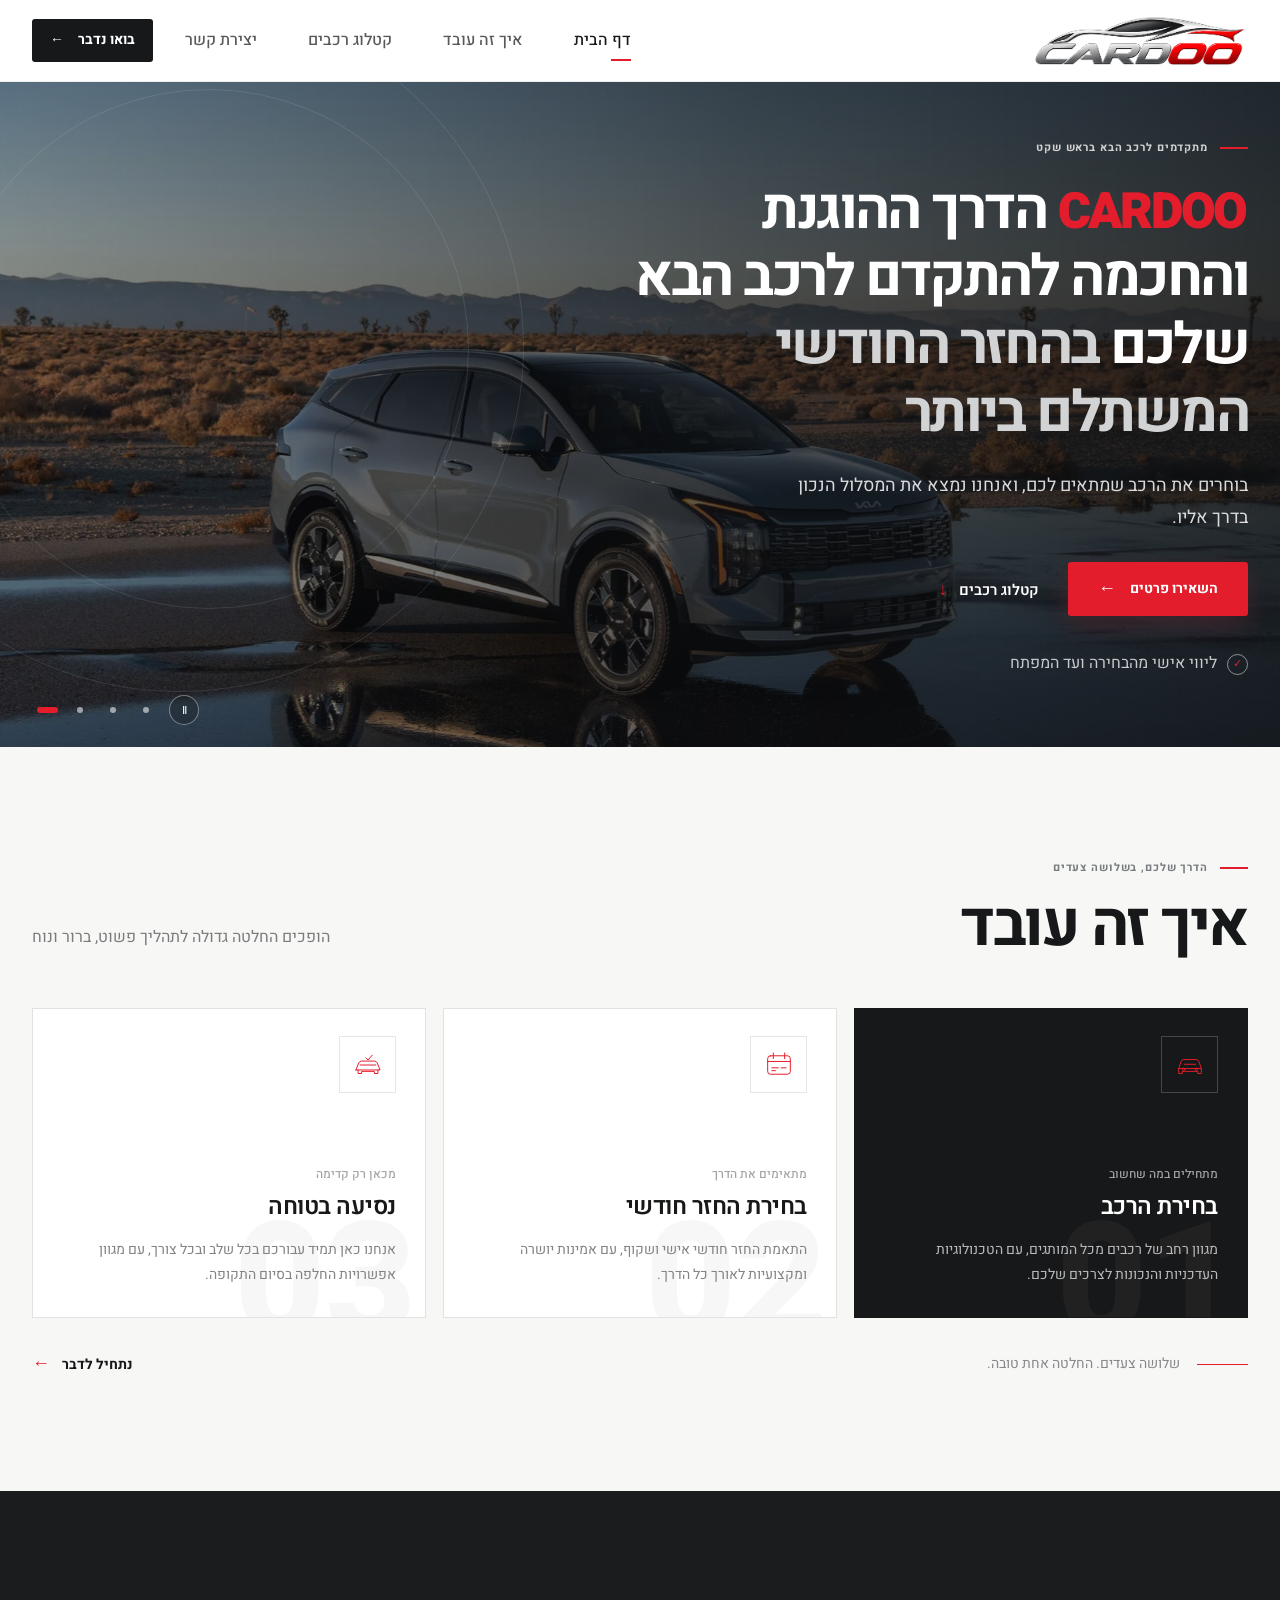
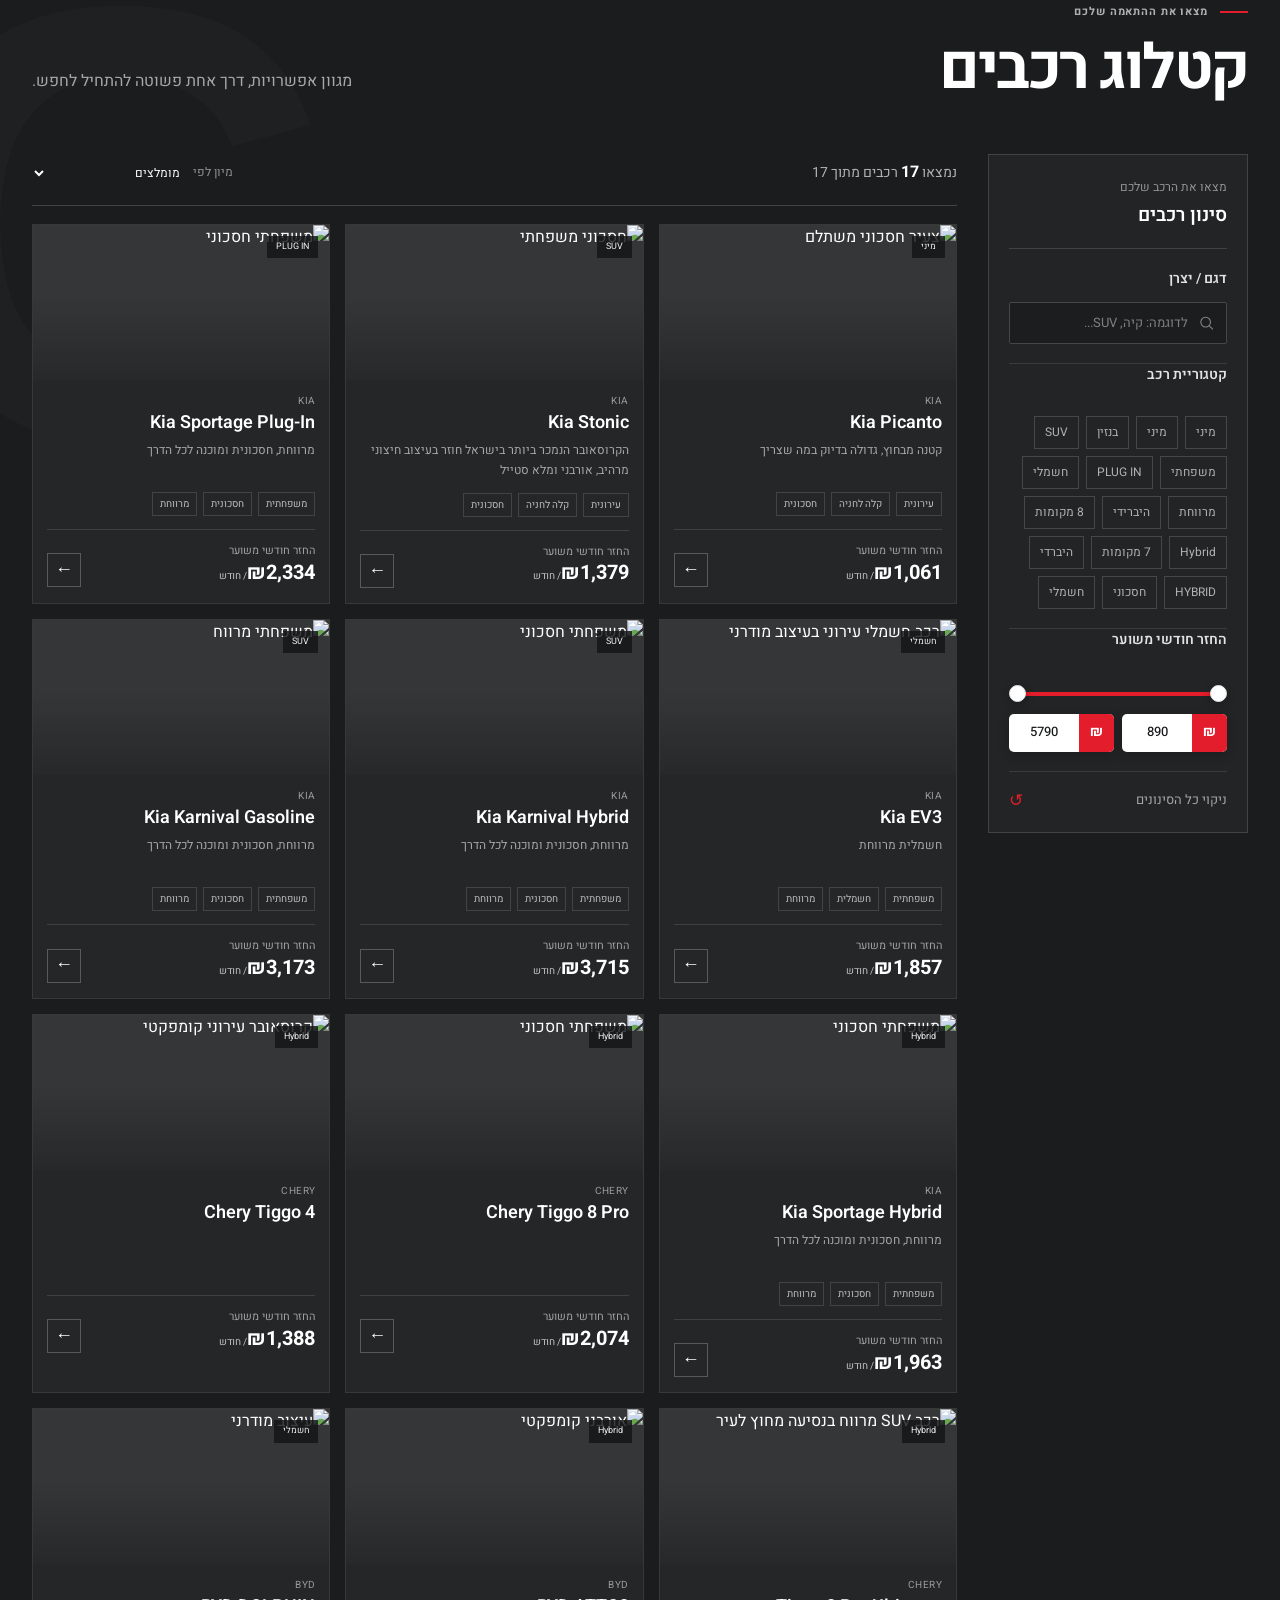
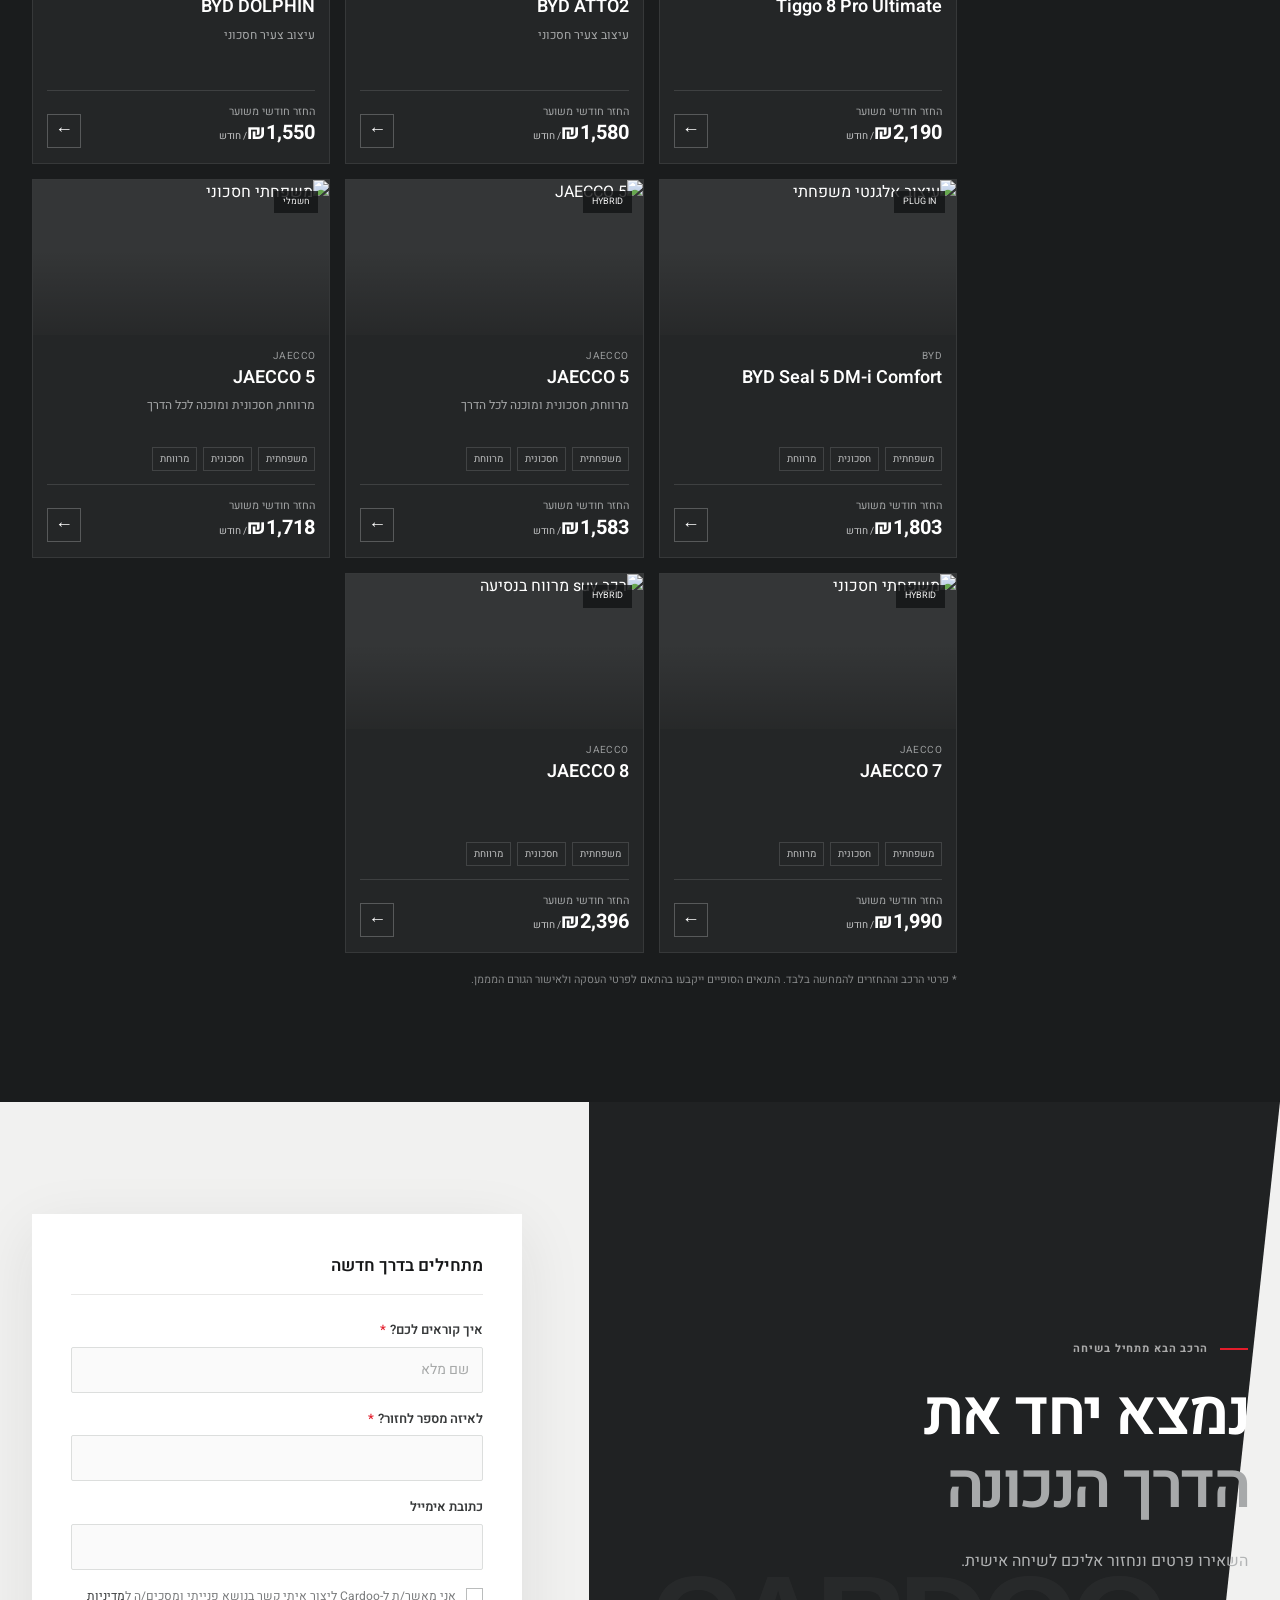
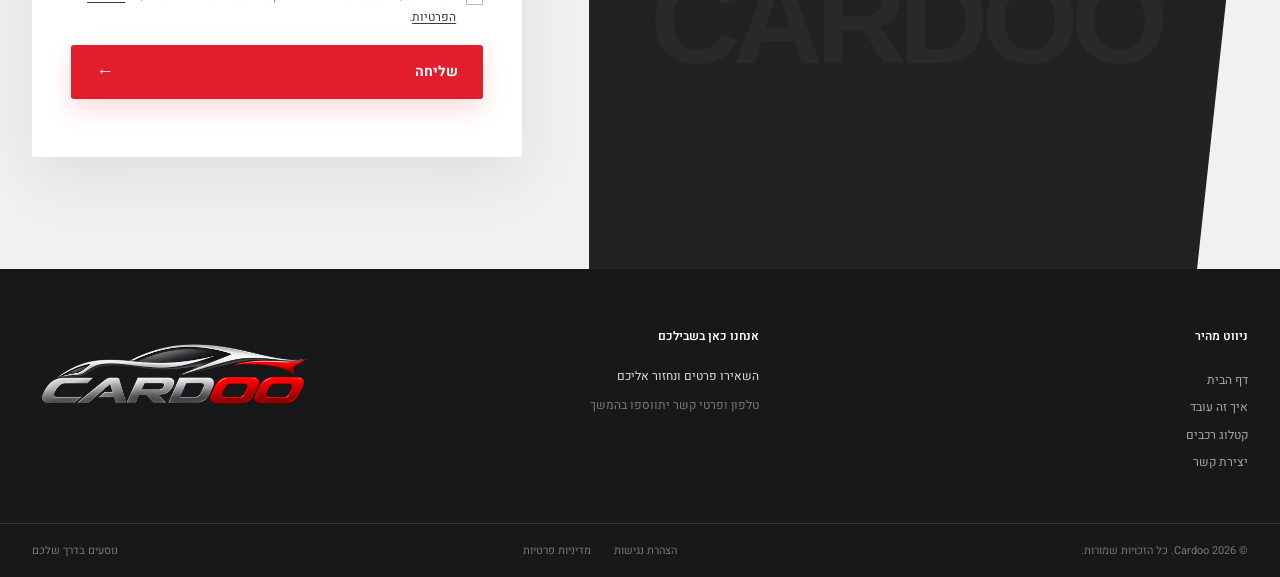
==== index.html @ 00bbab5e "update cars catalog" ====
<!doctype html>
<html lang="he" dir="rtl">
  <head>
    <meta charset="utf-8" />
    <meta name="viewport" content="width=device-width, initial-scale=1" />
    <meta name="theme-color" content="#f7f7f6" />
    <meta
      name="description"
      content="Cardoo — הדרך ההוגנת והחכמה להתקדם לרכב הבא שלכם. בוחרים רכב, בוחרים מסלול מימון ומשאירים את הדאגות מאחור."
    />
    <title>Cardoo | הדרך החכמה לרכב הבא שלכם</title>
    <link
      rel="icon"
      type="image/png"
      href="assets/images/logos/favicon-logo.png"
    />
    <link rel="apple-touch-icon" href="assets/images/logos/favicon-logo.png" />
    <link rel="preconnect" href="https://fonts.googleapis.com" />
    <link rel="manifest" href="/manifest.json" />
    <link rel="preconnect" href="https://fonts.gstatic.com" crossorigin />
    <link
      href="https://fonts.googleapis.com/css2?family=Heebo:wght@300;400;500;600;700;800;900&display=swap"
      rel="stylesheet"
    />
    <link
      rel="preload"
      as="image"
      href="assets/images/hero/hero-kia-sportage.webp"
      fetchpriority="high"
      media="(min-width: 761px) and (min-height: 541px)"
    />
    <link
      rel="preload"
      as="image"
      href="assets/images/hero/hero-kia-sportage-mobile.jpg"
      fetchpriority="high"
      media="(max-width: 760px), (max-width: 900px) and (max-height: 540px)"
    />
    <link rel="stylesheet" href="css/styles.css" />
    <script src="data/cars.js" defer></script>
    <script src="js/catalog.js" defer></script>
    <script src="js/hero-carousel.js" defer></script>
    <script src="js/app.js" defer></script>
  </head>
  <body>
    <a class="skip-link" href="#main">דלגו לתוכן הראשי</a>

    <header class="site-header" id="top">
      <div class="header-inner container">
        <a class="brand" href="index.html#hero" aria-label="Cardoo — דף הבית">
          <img src="assets/images/logos/main-logo.png" alt="Cardoo" />
        </a>

        <button
          class="menu-toggle"
          type="button"
          aria-expanded="false"
          aria-controls="primary-nav"
          aria-label="פתיחת תפריט"
        >
          <span></span><span></span>
        </button>

        <nav class="primary-nav" id="primary-nav" aria-label="ניווט ראשי">
          <a class="nav-link is-active" href="index.html#hero">דף הבית</a>
          <a class="nav-link" href="#how-it-works">איך זה עובד</a>
          <a class="nav-link" href="#catalog">קטלוג רכבים</a>
          <a class="nav-link" href="#contact">יצירת קשר</a>
        </nav>

        <a class="button button-small header-cta" href="#contact"
          >בואו נדבר <span aria-hidden="true">←</span></a
        >
      </div>
    </header>

    <main id="main">
      <section class="hero" id="hero" aria-labelledby="hero-title">
        <div
          class="hero-carousel"
          role="group"
          aria-label="תמונות רכבים מתחלפות ברקע"
        >
          <div
            class="hero-slide is-active"
            data-image="assets/images/hero/hero-kia-sportage.webp"
            data-mobile-image="assets/images/hero/hero-kia-sportage-mobile.jpg"
            data-position="center 56%"
            data-mobile-position="center 67%"
            aria-hidden="true"
          ></div>
          <div
            class="hero-slide"
            data-image="assets/images/hero/hero-silverado.webp"
            data-mobile-image="assets/images/hero/hero-silverado-mobile.jpg"
            data-position="center 54%"
            data-mobile-position="center 64%"
            aria-hidden="true"
          ></div>
          <div
            class="hero-slide"
            data-image="assets/images/hero/hero-carnival.webp"
            data-mobile-image="assets/images/hero/hero-carnival-mobile.jpg"
            data-position="center 58%"
            data-mobile-position="center 67%"
            aria-hidden="true"
          ></div>
          <div
            class="hero-slide"
            data-image="assets/images/hero/hero-gmc.webp"
            data-mobile-image="assets/images/hero/hero-gmc-mobile.avif"
            data-position="center 52%"
            data-mobile-position="center 64%"
            aria-hidden="true"
          ></div>
        </div>
        <div class="hero-orbit hero-orbit-one" aria-hidden="true"></div>
        <div class="hero-orbit hero-orbit-two" aria-hidden="true"></div>
        <div class="container hero-layout">
          <div class="hero-copy">
            <p class="eyebrow">
              <span class="eyebrow-line"></span> מתקדמים לרכב הבא בראש שקט
            </p>
            <h1 id="hero-title">
              <span class="hero-brand-word">CARDOO</span> הדרך ההוגנת והחכמה
              להתקדם לרכב הבא שלכם
              <span class="headline-accent">בהחזר החודשי המשתלם ביותר</span>
            </h1>
            <p class="hero-subtitle">
              בוחרים את הרכב שמתאים לכם, ואנחנו נמצא את המסלול הנכון בדרך אליו.
            </p>
            <div class="hero-actions">
              <a class="button button-primary" href="#contact"
                >השאירו פרטים
                <span class="button-arrow" aria-hidden="true">←</span></a
              >
              <a class="text-link" href="#catalog"
                >קטלוג רכבים <span aria-hidden="true">↓</span></a
              >
            </div>
            <div class="hero-note">
              <span class="note-mark" aria-hidden="true">✓</span
              ><span>ליווי אישי מהבחירה ועד המפתח</span>
            </div>
          </div>
        </div>
        <div
          class="hero-carousel-controls container"
          role="group"
          aria-label="בקרת תמונות הרקע"
        >
          <div class="hero-carousel-dots">
            <button
              class="hero-carousel-dot is-active"
              type="button"
              aria-label="הצגת תמונת קיה ספורטאז׳"
              aria-pressed="true"
            ></button>
            <button
              class="hero-carousel-dot"
              type="button"
              aria-label="הצגת תמונת שברולט סילברדו"
              aria-pressed="false"
            ></button>
            <button
              class="hero-carousel-dot"
              type="button"
              aria-label="הצגת תמונת קיה קרניבל"
              aria-pressed="false"
            ></button>
            <button
              class="hero-carousel-dot"
              type="button"
              aria-label="הצגת תמונת GMC"
              aria-pressed="false"
            ></button>
          </div>
          <button
            class="hero-carousel-toggle"
            type="button"
            aria-label="השהיית החלפת התמונות"
            aria-pressed="false"
          >
            <span class="carousel-toggle-icon" aria-hidden="true">Ⅱ</span>
          </button>
        </div>
      </section>

      <section
        class="process-section section-pad"
        id="how-it-works"
        aria-labelledby="process-title"
      >
        <div class="container">
          <div class="section-heading process-heading">
            <div>
              <p class="eyebrow">
                <span class="eyebrow-line"></span> הדרך שלכם, בשלושה צעדים
              </p>
              <h2 id="process-title">איך זה עובד</h2>
            </div>
            <p class="section-intro">
              הופכים החלטה גדולה לתהליך פשוט, ברור ונוח
            </p>
          </div>
          <div class="steps-grid">
            <article class="step-card step-card-featured">
              <div class="step-card-top">
                <span class="step-icon" aria-hidden="true"
                  ><svg viewBox="0 0 48 48">
                    <path
                      d="M8 29h32l-3.5-10a4 4 0 0 0-3.8-2.7H15.3a4 4 0 0 0-3.8 2.7L8 29Z"
                    />
                    <path d="M8 29v7h5v-3h22v3h5v-7M13 29h22M16 23h16" />
                    <circle cx="15" cy="30" r="1.7" />
                    <circle cx="33" cy="30" r="1.7" /></svg
                ></span>
              </div>
              <div>
                <p class="step-kicker">מתחילים במה שחשוב</p>
                <h3>בחירת הרכב</h3>
                <p class="step-description">
                  מגוון רחב של רכבים מכל המותגים, עם הטכנולוגיות העדכניות
                  והנכונות לצרכים שלכם.
                </p>
              </div>
              <span class="step-card-mark" aria-hidden="true">01</span>
            </article>
            <article class="step-card">
              <div class="step-card-top">
                <span class="step-icon" aria-hidden="true"
                  ><svg viewBox="0 0 48 48">
                    <rect x="8" y="11" width="32" height="26" rx="4" />
                    <path d="M8 19h32M14 28h9m4 0h7M14 32h5" />
                    <path d="M16 7v8m16-8v8" /></svg
                ></span>
              </div>
              <div>
                <p class="step-kicker">מתאימים את הדרך</p>
                <h3>בחירת החזר חודשי</h3>
                <p class="step-description">
                  התאמת החזר חודשי אישי ושקוף, עם אמינות יושרה ומקצועיות לאורך
                  כל הדרך.
                </p>
              </div>
              <span class="step-card-mark" aria-hidden="true">02</span>
            </article>
            <article class="step-card">
              <div class="step-card-top">
                <span class="step-icon" aria-hidden="true"
                  ><svg viewBox="0 0 48 48">
                    <path
                      d="M7 31h34l-4-10a4 4 0 0 0-3.7-2.5H14.7A4 4 0 0 0 11 21l-4 10Z"
                    />
                    <path d="M10 31v5h5v-3h18v3h5v-5M13 24h22" />
                    <path d="m21 14 3 3 6-7" /></svg
                ></span>
              </div>
              <div>
                <p class="step-kicker">מכאן רק קדימה</p>
                <h3>נסיעה בטוחה</h3>
                <p class="step-description">
                  אנחנו כאן תמיד עבורכם בכל שלב ובכל צורך, עם מגוון אפשרויות
                  החלפה בסיום התקופה.
                </p>
              </div>
              <span class="step-card-mark" aria-hidden="true">03</span>
            </article>
          </div>
          <div class="process-footer">
            <span class="process-line"></span>
            <p>שלושה צעדים. החלטה אחת טובה.</p>
            <a href="#contact" class="arrow-link"
              >נתחיל לדבר <span aria-hidden="true">←</span></a
            >
          </div>
        </div>
      </section>

      <section
        class="catalog-section section-pad"
        id="catalog"
        aria-labelledby="catalog-title"
      >
        <div class="catalog-decoration" aria-hidden="true">C</div>
        <div class="container catalog-container">
          <div class="section-heading catalog-heading">
            <div>
              <p class="eyebrow eyebrow-light">
                <span class="eyebrow-line"></span> מצאו את ההתאמה שלכם
              </p>
              <h2 id="catalog-title">קטלוג רכבים</h2>
            </div>
            <p class="section-intro">
              מגוון אפשרויות, דרך אחת פשוטה להתחיל לחפש.
            </p>
          </div>

          <button
            class="filter-open button button-outline-light"
            type="button"
            aria-expanded="false"
            aria-controls="catalog-filters"
          >
            <span aria-hidden="true">☷</span> סינון רכבים
            <span class="filter-mobile-count" id="mobile-filter-count"></span>
          </button>
          <div class="catalog-layout">
            <aside
              class="filters-panel"
              id="catalog-filters"
              aria-label="סינון רכבים"
            >
              <div class="filters-header">
                <div>
                  <p class="filters-label">מצאו את הרכב שלכם</p>
                  <h3>סינון רכבים</h3>
                </div>
                <button
                  class="filter-close"
                  type="button"
                  aria-label="סגירת סינון"
                >
                  ×
                </button>
              </div>
              <div class="filter-group">
                <label class="filter-label" for="brand-search"
                  >דגם / יצרן</label
                >
                <div class="search-field">
                  <svg viewBox="0 0 24 24" aria-hidden="true">
                    <circle cx="10.8" cy="10.8" r="6.8" />
                    <path d="m16 16 5 5" /></svg
                  ><input
                    id="brand-search"
                    type="search"
                    placeholder="לדוגמה: קיה, SUV..."
                    autocomplete="off"
                  />
                </div>
              </div>
              <fieldset class="filter-group category-filter">
                <legend class="filter-label">קטגוריית רכב</legend>
                <div id="category-options" class="category-options"></div>
              </fieldset>
              <fieldset class="filter-group payment-filter">
                <legend class="filter-label">החזר חודשי משוער</legend>
                <div class="payment-range-control" id="payment-range-control">
                  <div class="payment-range-track" aria-hidden="true"></div>
                  <input
                    id="payment-min"
                    type="range"
                    min="890"
                    max="5790"
                    step="100"
                    value="890"
                    aria-label="החזר חודשי מינימלי: 890 שקלים בחודש"
                    aria-valuenow="890"
                    aria-valuetext="890 שקלים בחודש"
                  />
                  <input
                    id="payment-max"
                    type="range"
                    min="890"
                    max="5790"
                    step="100"
                    value="5790"
                    aria-label="החזר חודשי מקסימלי: 5,790 שקלים בחודש"
                    aria-valuenow="5790"
                    aria-valuetext="5,790 שקלים בחודש"
                  />
                </div>
                <div
                  class="payment-range-values"
                  aria-live="polite"
                  aria-atomic="true"
                >
                  <div class="payment-range-value">
                    <output id="payment-min-value" for="payment-min"
                      >890</output
                    >
                    <span aria-hidden="true">₪</span>
                  </div>
                  <div class="payment-range-value">
                    <output id="payment-max-value" for="payment-max"
                      >5790</output
                    >
                    <span aria-hidden="true">₪</span>
                  </div>
                </div>
              </fieldset>
              <button class="clear-filters" type="button" id="clear-filters">
                ניקוי כל הסינונים <span aria-hidden="true">↺</span>
              </button>
            </aside>

            <div class="catalog-results">
              <div class="results-toolbar">
                <p id="results-count" role="status" aria-live="polite">
                  טוענים רכבים...
                </p>
                <div class="sort-wrap">
                  <label for="sort-cars">מיון לפי</label
                  ><select id="sort-cars">
                    <option value="recommended">מומלצים</option>
                    <option value="price-asc">החזר חודשי: מהנמוך לגבוה</option>
                    <option value="price-desc">החזר חודשי: מהגבוה לנמוך</option>
                  </select>
                </div>
              </div>
              <div
                class="cars-grid"
                id="cars-grid"
                aria-live="polite"
                aria-busy="true"
              ></div>
              <div class="empty-state" id="empty-state" hidden>
                <span class="empty-icon" aria-hidden="true">⌕</span>
                <h3>לא מצאנו התאמה הפעם</h3>
                <p>
                  נסו לשנות את הסינון או דברו איתנו ונעזור למצוא את הרכב הנכון.
                </p>
                <button
                  class="button button-primary"
                  type="button"
                  id="empty-clear"
                >
                  ניקוי סינון
                </button>
              </div>
              <p class="catalog-disclaimer">
                * פרטי הרכב וההחזרים להמחשה בלבד. התנאים הסופיים ייקבעו בהתאם
                לפרטי העסקה ולאישור הגורם המממן.
              </p>
            </div>
          </div>
        </div>
      </section>

      <section
        class="contact-section section-pad"
        id="contact"
        aria-labelledby="contact-title"
      >
        <div class="contact-backdrop" aria-hidden="true"></div>
        <div class="container contact-layout">
          <div class="contact-copy">
            <p class="eyebrow">
              <span class="eyebrow-line"></span> הרכב הבא מתחיל בשיחה
            </p>
            <h2 id="contact-title">
              נמצא יחד את<br /><span>הדרך הנכונה</span>
            </h2>
            <p class="contact-intro">השאירו פרטים ונחזור אליכם לשיחה אישית.</p>
            <div class="contact-watermark" aria-hidden="true">CARDOO</div>
          </div>
          <div class="contact-form-card">
            <div class="form-card-heading">
              <p>מתחילים בדרך חדשה</p>
            </div>
            <form id="lead-form" novalidate>
              <input
                type="hidden"
                id="selected-car"
                name="selectedCar"
                value=""
              />
              <p class="selected-car-note" id="selected-car-note" hidden></p>
              <div class="form-field">
                <label for="lead-name"
                  >איך קוראים לכם? <span aria-hidden="true">*</span></label
                ><input
                  id="lead-name"
                  name="name"
                  type="text"
                  autocomplete="name"
                  placeholder="שם מלא"
                  required
                  aria-describedby="name-error"
                /><small class="field-error" id="name-error"></small>
              </div>
              <div class="form-field">
                <label for="lead-phone"
                  >לאיזה מספר לחזור? <span aria-hidden="true">*</span></label
                ><input
                  id="lead-phone"
                  name="phone"
                  type="tel"
                  autocomplete="tel"
                  inputmode="tel"
                  required
                  aria-describedby="phone-error"
                /><small class="field-error" id="phone-error"></small>
              </div>
              <div class="form-field">
                <label for="lead-email">כתובת אימייל </label
                ><input
                  id="lead-email"
                  name="email"
                  type="email"
                  autocomplete="email"
                  inputmode="email"
                  aria-describedby="email-error"
                /><small class="field-error" id="email-error"></small>
              </div>
              <label class="consent-row"
                ><input
                  id="lead-consent"
                  name="consent"
                  type="checkbox"
                  required
                  aria-describedby="consent-error"
                /><span class="custom-check" aria-hidden="true"></span
                ><span
                  >אני מאשר/ת ל-Cardoo ליצור איתי קשר בנושא פנייתי ומסכים/ה ל<a
                    href="privacy.html"
                    >מדיניות הפרטיות</a
                  >.</span
                ></label
              >
              <small
                class="field-error consent-error"
                id="consent-error"
              ></small>
              <button class="button button-primary form-submit" type="submit">
                <span class="submit-label">שליחה</span
                ><span class="submit-arrow" aria-hidden="true">←</span
                ><span class="button-spinner" aria-hidden="true"></span>
              </button>
              <p
                class="form-message"
                id="form-message"
                role="status"
                aria-live="polite"
              ></p>
            </form>
          </div>
        </div>
      </section>
    </main>

    <footer class="site-footer" id="privacy">
      <div class="container footer-main">
        <div class="footer-nav">
          <p class="footer-title">ניווט מהיר</p>
          <a href="index.html#hero">דף הבית</a
          ><a href="#how-it-works">איך זה עובד</a
          ><a href="#catalog">קטלוג רכבים</a><a href="#contact">יצירת קשר</a>
        </div>
        <div class="footer-contact">
          <p class="footer-title">אנחנו כאן בשבילכם</p>
          <a href="#contact">השאירו פרטים ונחזור אליכם</a>
          <p>טלפון ופרטי קשר יתווספו בהמשך</p>
        </div>
        <div class="footer-brand">
          <a
            class="brand footer-logo"
            href="index.html#hero"
            aria-label="Cardoo — דף הבית"
            ><img src="assets/images/logos/main-logo.png" alt="Cardoo"
          /></a>
        </div>
      </div>
      <div class="footer-bottom">
        <div class="container footer-bottom-inner">
          <span
            >© <span id="current-year">2026</span> Cardoo. כל הזכויות
            שמורות.</span
          >
          <div class="footer-legal">
            <a href="accessibility.html">הצהרת נגישות</a
            ><a href="privacy.html">מדיניות פרטיות</a>
          </div>
          <span class="footer-made">נוסעים בדרך שלכם</span>
        </div>
      </div>
      <span class="sr-only" id="accessibility"
        >הצהרת נגישות — עמוד תוכן יתווסף בהמשך.</span
      >
    </footer>

    <a
      href="#contact"
      class="mobile-sticky-cta"
      aria-label="השאירו פרטים ליצירת קשר"
      >השאירו פרטים <span aria-hidden="true">←</span></a
    >
    <div class="drawer-backdrop" hidden></div>
  </body>
</html>
---- css/styles.css ----
:root {
  color-scheme: light;
  --red: #e31d2b;
  --red-dark: #c81020;
  --ink: #171819;
  --ink-soft: #252729;
  --concrete: #797c7e;
  --muted: #a6a7a8;
  --line: #dedfdf;
  --paper: #f7f7f6;
  --white: #fff;
  --font: "Heebo", "Arial", sans-serif;
  --container: 1240px;
  --ease: cubic-bezier(0.22, 0.7, 0.25, 1);
}

*,
*::before,
*::after {
  box-sizing: border-box;
}
html {
  scroll-behavior: smooth;
  scroll-padding-top: 84px;
}
body {
  margin: 0;
  background: var(--paper);
  color: var(--ink);
  font-family: var(--font);
  font-size: 16px;
  line-height: 1.6;
  -webkit-font-smoothing: antialiased;
}
body.drawer-open,
body.menu-open {
  overflow: hidden;
}
img {
  display: block;
  max-width: 100%;
}
button,
input,
select {
  font: inherit;
}
button,
a {
  -webkit-tap-highlight-color: transparent;
}
a {
  color: inherit;
  text-decoration: none;
}
button:focus-visible,
a:focus-visible,
input:focus-visible,
select:focus-visible {
  outline: 3px solid rgba(227, 29, 43, 0.55);
  outline-offset: 4px;
}
.container {
  width: min(var(--container), calc(100% - 64px));
  margin-inline: auto;
}
.sr-only {
  position: absolute;
  width: 1px;
  height: 1px;
  padding: 0;
  margin: -1px;
  overflow: hidden;
  clip: rect(0, 0, 0, 0);
  white-space: nowrap;
  border: 0;
}
.skip-link {
  position: fixed;
  z-index: 1000;
  inset-block-start: 10px;
  inset-inline-start: 10px;
  padding: 10px 16px;
  transform: translateY(-150%);
  background: var(--ink);
  color: var(--white);
  border-radius: 5px;
}
.skip-link:focus {
  transform: none;
}

/* Header */
.site-header {
  position: sticky;
  z-index: 100;
  top: 0;
  height: 82px;
  background: rgba(255, 255, 255, 0.94);
  border-bottom: 1px solid rgba(21, 22, 23, 0.07);
  backdrop-filter: blur(16px);
}
.header-inner {
  height: 100%;
  display: flex;
  align-items: center;
  justify-content: space-between;
  gap: 32px;
}
.brand {
  display: flex;
  align-items: center;
  width: 220px;
  height: 74px;
  overflow: visible;
  flex: 0 0 auto;
}
.brand img {
  width: 100%;
  height: 100%;
  object-fit: contain;
  object-position: center;
}
.primary-nav {
  display: flex;
  align-items: center;
  gap: clamp(24px, 4vw, 56px);
  margin-inline-start: auto;
}
.nav-link {
  position: relative;
  padding-block: 27px;
  color: #57595b;
  font-size: 16px;
  font-weight: 500;
  transition: color 0.2s ease;
}
.nav-link::after {
  content: "";
  position: absolute;
  inset-inline-start: 0;
  inset-block-end: 19px;
  width: 0;
  height: 2px;
  background: var(--red);
  transition: width 0.25s var(--ease);
}
.nav-link:hover,
.nav-link.is-active {
  color: var(--ink);
}
.nav-link:hover::after,
.nav-link.is-active::after {
  width: 20px;
}
.button {
  min-height: 54px;
  padding: 0 25px;
  display: inline-flex;
  align-items: center;
  justify-content: center;
  gap: 14px;
  border: 0;
  border-radius: 3px;
  font-weight: 700;
  font-size: 14px;
  cursor: pointer;
  transition:
    background 0.2s ease,
    color 0.2s ease,
    transform 0.2s ease,
    box-shadow 0.2s ease;
}
.button:hover {
  transform: translateY(-2px);
}
.button-primary {
  background: var(--red);
  color: var(--white);
  box-shadow: 0 9px 24px rgba(227, 29, 43, 0.17);
}
.button-primary:hover {
  background: var(--red-dark);
  box-shadow: 0 12px 26px rgba(227, 29, 43, 0.24);
}
.button-small {
  min-height: 43px;
  padding-inline: 18px;
  font-size: 14px;
}
.header-cta {
  flex: 0 0 auto;
  background: var(--ink);
  color: var(--white);
}
.header-cta:hover {
  background: var(--red);
}
.menu-toggle {
  display: none;
}

/* Hero */
.hero {
  position: relative;
  min-height: 655px;
  overflow: hidden;
  background: #171819;
  isolation: isolate;
  scroll-margin-top: 82px;
}
.hero::before {
  content: "";
  position: absolute;
  z-index: -2;
  inset: 0;
  background: #171819;
}
.hero::after {
  content: "";
  position: absolute;
  z-index: 0;
  inset: 0;
  background: linear-gradient(
    270deg,
    rgba(14, 15, 17, 0.84) 0%,
    rgba(14, 15, 17, 0.69) 42%,
    rgba(14, 15, 17, 0.38) 100%
  );
  pointer-events: none;
}
.hero-carousel {
  position: absolute;
  z-index: -1;
  inset: 0;
  overflow: hidden;
  background: #171819;
}
.hero-slide {
  position: absolute;
  inset: 0;
  background-color: #171819;
  background-repeat: no-repeat;
  background-size: cover;
  background-position: center;
  opacity: 0;
  transform: scale(1);
  transition:
    opacity 1.25s ease,
    transform 8s linear;
  will-change: opacity, transform;
}
.hero-slide.is-active {
  opacity: 1;
  transform: scale(1.06);
}
.hero-layout {
  position: relative;
  z-index: 2;
  min-height: 655px;
  display: grid;
  grid-template-columns: minmax(0, 1fr);
  align-items: center;
  gap: 30px;
  padding-block: 57px 55px;
}
.hero-copy {
  position: relative;
  z-index: 2;
  width: min(650px, 58%);
  max-width: 650px;
  margin-inline-end: auto;
  padding-block-end: 15px;
  color: #fff;
}
.hero .eyebrow {
  color: rgba(255, 255, 255, 0.78);
}
.eyebrow {
  display: flex;
  align-items: center;
  gap: 12px;
  margin: 0 0 20px;
  color: var(--concrete);
  font-size: 11px;
  font-weight: 700;
  letter-spacing: 0.08em;
}
.eyebrow-line {
  display: inline-block;
  width: 28px;
  height: 2px;
  background: var(--red);
}
.hero h1 {
  max-width: 620px;
  margin: 0;
  font-size: clamp(38px, 4.45vw, 63px);
  font-weight: 700;
  letter-spacing: -0.045em;
  line-height: 1.19;
}
.hero-brand-word {
  display: inline-block;
  direction: ltr;
  color: var(--red);
  font-size: 0.88em;
  font-weight: 900;
  letter-spacing: -0.045em;
  margin-inline-end: 0.04em;
}
.headline-accent {
  color: #d1d3d4;
}
.hero-subtitle {
  max-width: 470px;
  margin: 22px 0 28px;
  color: rgba(255, 255, 255, 0.84);
  font-size: 18px;
  line-height: 1.8;
}
.hero-actions {
  display: flex;
  align-items: center;
  gap: 29px;
}
.hero-actions .button {
  min-width: 180px;
}
.button-arrow {
  font-size: 18px;
  transition: transform 0.2s ease;
}
.button:hover .button-arrow {
  transform: translateX(-4px);
}
.hero .text-link {
  color: #fff;
  font-size: 15px;
  font-weight: 600;
}
.text-link span {
  margin-inline-start: 8px;
  color: var(--red);
  font-size: 17px;
}
.hero-note {
  display: flex;
  align-items: center;
  gap: 10px;
  margin-block-start: 35px;
  color: rgba(255, 255, 255, 0.76);
  font-size: 16px;
}
.note-mark {
  width: 21px;
  height: 21px;
  display: grid;
  place-items: center;
  border: 1px solid rgba(255, 255, 255, 0.5);
  border-radius: 50%;
  color: var(--red);
  font-size: 11px;
}
.hero-orbit {
  position: absolute;
  z-index: 1;
  border: 1px solid rgba(255, 255, 255, 0.1);
  border-radius: 50%;
  pointer-events: none;
}
.hero-orbit-one {
  width: 690px;
  height: 690px;
  inset-inline-end: -13%;
  inset-block-start: -12%;
}
.hero-orbit-two {
  width: 520px;
  height: 520px;
  inset-inline-end: -4%;
  inset-block-start: 1%;
}
.hero-carousel-controls {
  position: absolute;
  z-index: 3;
  inset-inline: 0;
  inset-block-end: 22px;
  display: flex;
  align-items: center;
  justify-content: flex-start;
  gap: 8px;
  direction: ltr;
}
.hero-carousel-dots {
  display: flex;
  align-items: center;
  gap: 3px;
}
.hero-carousel-dot {
  width: 30px;
  height: 30px;
  display: grid;
  place-items: center;
  padding: 0;
  border: 0;
  background: transparent;
  cursor: pointer;
}
.hero-carousel-dot::before {
  content: "";
  width: 6px;
  height: 6px;
  border-radius: 99px;
  background: rgba(255, 255, 255, 0.55);
  transition:
    width 0.25s ease,
    background 0.25s ease;
}
.hero-carousel-dot.is-active::before {
  width: 21px;
  background: var(--red);
}
.hero-carousel-toggle {
  width: 30px;
  height: 30px;
  display: grid;
  place-items: center;
  border: 1px solid rgba(255, 255, 255, 0.4);
  border-radius: 50%;
  background: rgba(15, 16, 18, 0.25);
  color: white;
  cursor: pointer;
}
.carousel-toggle-icon {
  font-size: 11px;
  line-height: 1;
}

/* Trust bar and process */
.trust-strip {
  background: #fff;
  border-bottom: 1px solid #ececec;
}
.trust-grid {
  min-height: 92px;
  display: grid;
  grid-template-columns: repeat(3, minmax(0, 1fr));
  align-items: center;
  gap: 20px;
}
.trust-item {
  justify-self: center;
  display: flex;
  align-items: center;
  gap: 13px;
  color: #4a4c4d;
  font-size: 15px;
  font-weight: 600;
}
.trust-icon {
  color: var(--red);
  font-size: 11px;
  font-weight: 700;
  letter-spacing: 0.04em;
}
.section-pad {
  padding-block: 112px;
}
.process-section {
  background: var(--paper);
}
.section-heading {
  display: flex;
  align-items: end;
  justify-content: space-between;
  gap: 32px;
  margin-block-end: 48px;
}
.section-heading .eyebrow {
  margin-block-end: 14px;
}
.section-heading h2 {
  margin: 0;
  font-size: clamp(39px, 5vw, 62px);
  font-weight: 700;
  line-height: 1.12;
  letter-spacing: -0.04em;
}
.red-period {
  color: var(--red);
}
.section-intro {
  max-width: 380px;
  margin: 0 0 7px;
  color: #797b7c;
  font-size: 16px;
  line-height: 1.85;
}
.steps-grid {
  display: grid;
  grid-template-columns: repeat(3, 1fr);
  gap: 17px;
}
.step-card {
  position: relative;
  min-height: 310px;
  display: flex;
  flex-direction: column;
  justify-content: space-between;
  overflow: hidden;
  padding: 27px 29px 30px;
  border: 1px solid #e2e2e1;
  background: #fff;
  transition:
    transform 0.3s var(--ease),
    border-color 0.3s ease,
    box-shadow 0.3s ease;
}
.step-card:hover {
  transform: translateY(-5px);
  border-color: #d1d1d0;
  box-shadow: 0 20px 36px rgba(24, 25, 26, 0.07);
}
.step-card-featured {
  background: var(--ink);
  color: white;
  border-color: var(--ink);
}
.step-card-top {
  display: flex;
  justify-content: space-between;
  align-items: flex-start;
}
.step-number {
  color: #929596;
  direction: ltr;
  font-size: 12px;
  font-weight: 600;
  letter-spacing: 0.12em;
}
.step-card-featured .step-number {
  color: #aaa;
}
.step-icon {
  width: 57px;
  height: 57px;
  display: grid;
  place-items: center;
  border: 1px solid #e6e6e5;
  color: var(--red);
}
.step-card-featured .step-icon {
  border-color: rgba(255, 255, 255, 0.2);
}
.step-icon svg {
  width: 34px;
  fill: none;
  stroke: currentColor;
  stroke-width: 1.4;
  stroke-linecap: round;
  stroke-linejoin: round;
}
.step-kicker {
  margin: 0 0 4px;
  color: #a2a3a4;
  font-size: 12px;
  font-weight: 500;
}
.step-card h3 {
  margin: 0 0 10px;
  font-size: 24px;
  font-weight: 600;
  letter-spacing: -0.02em;
}
.step-card-featured h3 {
  color: #fff;
}
.step-description {
  position: relative;
  z-index: 1;
  max-width: 300px;
  margin: 0;
  color: #818384;
  font-size: 14px;
  line-height: 1.8;
}
.step-card-featured .step-description {
  color: #b9babb;
}
.step-card-mark {
  position: absolute;
  inset-inline-end: 9px;
  inset-block-end: -47px;
  color: rgba(24, 25, 26, 0.035);
  font-size: 158px;
  font-weight: 800;
  line-height: 1;
  direction: ltr;
}
.step-card-featured .step-card-mark {
  color: rgba(255, 255, 255, 0.045);
}
.process-footer {
  display: flex;
  align-items: center;
  gap: 17px;
  margin-block-start: 32px;
}
.process-line {
  width: 51px;
  height: 1px;
  background: var(--red);
}
.process-footer p {
  margin: 0;
  color: #868889;
  font-size: 14px;
}
.arrow-link {
  margin-inline-start: auto;
  color: var(--ink);
  font-size: 14px;
  font-weight: 700;
}
.arrow-link span {
  margin-inline-start: 9px;
  color: var(--red);
  font-size: 18px;
}

/* Catalog */
.catalog-section {
  position: relative;
  overflow: hidden;
  background: #1a1c1d;
  color: var(--white);
}
.catalog-decoration {
  position: absolute;
  inset-inline-start: -115px;
  inset-block-start: 85px;
  color: rgba(255, 255, 255, 0.018);
  font-family: Arial, sans-serif;
  font-size: 620px;
  font-weight: 900;
  line-height: 0.8;
  direction: ltr;
  pointer-events: none;
}
.catalog-container {
  position: relative;
  z-index: 1;
}
.catalog-heading {
  margin-block-end: 50px;
}
.catalog-heading .section-intro {
  color: #a6a8a9;
}
.eyebrow-light {
  color: #aeb0b1;
}
.catalog-layout {
  display: grid;
  grid-template-columns: 260px minmax(0, 1fr);
  gap: 31px;
  align-items: start;
}
.filters-panel {
  position: sticky;
  top: 102px;
  padding: 23px 20px 18px;
  border: 1px solid #414344;
  background: #222425;
}
.filters-header {
  display: flex;
  align-items: start;
  justify-content: space-between;
  padding-block-end: 18px;
  border-bottom: 1px solid #404243;
}
.filters-label {
  margin: 0 0 3px;
  color: #929596;
  font-size: 12px;
}
.filters-header h3 {
  margin: 0;
  font-size: 19px;
  font-weight: 600;
}
.filter-close {
  display: none;
  border: 0;
  background: transparent;
  color: white;
  font-size: 28px;
  cursor: pointer;
}
.filter-group {
  min-width: 0;
  margin: 0;
  padding: 19px 0;
  border: 0;
  border-bottom: 1px solid #3a3c3d;
}
.filter-label {
  display: block;
  margin-block-end: 11px;
  padding: 0;
  color: #e2e3e3;
  font-size: 14px;
  font-weight: 600;
}
.search-field {
  position: relative;
}
.search-field svg {
  position: absolute;
  inset-inline-start: 12px;
  inset-block-start: 50%;
  width: 17px;
  transform: translateY(-50%);
  fill: none;
  stroke: #858889;
  stroke-width: 1.5;
}
.search-field input {
  width: 100%;
  height: 42px;
  padding: 0 38px 0 10px;
  border: 1px solid #444647;
  border-radius: 2px;
  background: #1b1d1e;
  color: white;
  font-size: 13px;
}
.search-field input::placeholder {
  color: #7e8081;
}
.category-options {
  display: flex;
  flex-wrap: wrap;
  gap: 7px;
}
.category-option {
  position: relative;
}
.category-option input {
  position: absolute;
  opacity: 0;
}
.category-option span {
  min-height: 33px;
  display: inline-flex;
  align-items: center;
  padding: 0 10px;
  border: 1px solid #454748;
  color: #afb1b2;
  cursor: pointer;
  font-size: 12px;
  transition: all 0.18s ease;
}
.category-option input:checked + span {
  border-color: var(--red);
  background: var(--red);
  color: white;
}
.category-option input:focus-visible + span {
  outline: 3px solid rgba(255, 255, 255, 0.65);
  outline-offset: 2px;
}
.payment-range-control {
  position: relative;
  height: 26px;
  margin-block: -1px 7px;
  touch-action: pan-y;
}
.payment-range-track {
  position: absolute;
  inset-inline: 8px;
  inset-block-start: 50%;
  height: 4px;
  transform: translateY(-50%);
  border-radius: 99px;
  background: linear-gradient(
    to right,
    #4d4f50 var(--range-start, 0%),
    var(--red) var(--range-start, 0%),
    var(--red) var(--range-end, 100%),
    #4d4f50 var(--range-end, 100%)
  );
}
.payment-range-control input[type="range"] {
  position: absolute;
  inset: 0;
  width: 100%;
  height: 26px;
  margin: 0;
  padding: 0;
  border: 0;
  appearance: none;
  -webkit-appearance: none;
  background: transparent;
  direction: rtl;
  pointer-events: none;
}
.payment-range-control input[type="range"]::-webkit-slider-runnable-track {
  height: 4px;
  background: transparent;
}
.payment-range-control input[type="range"]::-moz-range-track {
  height: 4px;
  background: transparent;
}
.payment-range-control input[type="range"]::-webkit-slider-thumb {
  width: 17px;
  height: 17px;
  margin-top: -6.5px;
  appearance: none;
  -webkit-appearance: none;
  border: 1px solid #e1e3e3;
  border-radius: 50%;
  background: #fff;
  box-shadow: 0 2px 8px rgba(0, 0, 0, 0.28);
  cursor: grab;
  pointer-events: auto;
}
.payment-range-control input[type="range"]::-moz-range-thumb {
  width: 15px;
  height: 15px;
  border: 1px solid #e1e3e3;
  border-radius: 50%;
  background: #fff;
  box-shadow: 0 2px 8px rgba(0, 0, 0, 0.28);
  cursor: grab;
  pointer-events: auto;
}
.payment-range-control input[type="range"]:focus-visible {
  outline: none;
}
.payment-range-control input[type="range"]:focus-visible::-webkit-slider-thumb {
  box-shadow: 0 0 0 3px rgba(227, 29, 43, 0.4), 0 2px 8px rgba(0, 0, 0, 0.28);
}
.payment-range-control input[type="range"]:focus-visible::-moz-range-thumb {
  box-shadow: 0 0 0 3px rgba(227, 29, 43, 0.4), 0 2px 8px rgba(0, 0, 0, 0.28);
}
.payment-range-values {
  display: grid;
  grid-template-columns: minmax(0, 1fr) minmax(0, 1fr);
  gap: 8px;
}
.payment-range-value {
  min-width: 0;
  min-height: 38px;
  display: flex;
  direction: ltr;
  overflow: hidden;
  border-radius: 5px;
  background: #fff;
  box-shadow: 0 3px 12px rgba(0, 0, 0, 0.2);
  color: #171819;
}
.payment-range-value output {
  min-width: 0;
  flex: 1;
  display: grid;
  place-items: center;
  padding-inline: 6px;
  font-size: 13px;
  font-weight: 500;
  font-variant-numeric: tabular-nums;
}
.payment-range-value span {
  width: 35px;
  flex: 0 0 35px;
  display: grid;
  place-items: center;
  background: var(--red);
  color: #fff;
  font-size: 14px;
  font-weight: 700;
}
.clear-filters {
  width: 100%;
  display: flex;
  justify-content: space-between;
  align-items: center;
  padding: 15px 0 0;
  border: 0;
  background: transparent;
  color: #a4a6a7;
  font-size: 13px;
  cursor: pointer;
}
.clear-filters:hover {
  color: white;
}
.clear-filters span {
  color: var(--red);
  font-size: 17px;
}
.filter-open {
  display: none;
}
.button-outline-light {
  border: 1px solid #666869;
  background: transparent;
  color: white;
}
.button-outline-light:hover {
  border-color: var(--red);
  background: var(--red);
}
.catalog-results {
  min-width: 0;
}
.results-toolbar {
  min-height: 52px;
  display: flex;
  align-items: center;
  justify-content: space-between;
  gap: 20px;
  margin-block-end: 18px;
  padding-block-end: 13px;
  border-bottom: 1px solid #414344;
}
.results-toolbar p {
  margin: 0;
  color: #b1b2b3;
  font-size: 14px;
}
.results-toolbar p strong {
  color: white;
  font-size: 16px;
}
.sort-wrap {
  display: flex;
  align-items: center;
  gap: 9px;
  color: #8f9192;
  font-size: 12px;
}
.sort-wrap select {
  min-width: 144px;
  padding: 5px 0;
  border: 0;
  background: transparent;
  color: white;
  font-size: 12px;
}
.sort-wrap option {
  background: #242627;
}
.cars-grid {
  display: grid;
  grid-template-columns: repeat(3, minmax(0, 1fr));
  gap: 15px;
}
.car-card {
  min-width: 0;
  overflow: hidden;
  border: 1px solid #363839;
  background: #242627;
  transition:
    transform 0.28s var(--ease),
    border-color 0.25s ease,
    box-shadow 0.25s ease;
  animation: card-in 0.35s var(--ease) both;
}
.car-card:hover {
  transform: translateY(-5px);
  border-color: #595b5c;
  box-shadow: 0 18px 35px rgba(0, 0, 0, 0.2);
}
@keyframes card-in {
  from {
    opacity: 0;
    transform: translateY(9px);
  }
  to {
    opacity: 1;
    transform: translateY(0);
  }
}
.car-image-wrap {
  position: relative;
  height: 155px;
  overflow: hidden;
  background: #343637;
}
.car-image-wrap::after {
  content: "";
  position: absolute;
  inset: 45% 0 0;
  background: linear-gradient(transparent, rgba(0, 0, 0, 0.25));
  pointer-events: none;
}
.car-image {
  width: 100%;
  height: 100%;
  object-fit: cover;
  filter: saturate(0.75);
  transition:
    transform 0.5s var(--ease),
    filter 0.4s ease;
}
.car-card:hover .car-image {
  transform: scale(1.045);
  filter: saturate(1);
}
.car-category {
  position: absolute;
  z-index: 1;
  inset-inline-start: 11px;
  inset-block-start: 11px;
  padding: 4px 9px;
  background: rgba(19, 20, 21, 0.82);
  color: #f1f1f1;
  font-size: 9px;
}
.car-card-body {
  padding: 13px 14px 15px;
}
.car-maker {
  margin: 0 0 2px;
  color: #999b9c;
  font-size: 10px;
  text-transform: uppercase;
  direction: ltr;
  text-align: right;
  letter-spacing: 0.04em;
}
.car-name {
  margin: 0;
  color: white;
  font-size: 18px;
  font-weight: 600;
  line-height: 1.3;
}
.car-description {
  min-height: 39px;
  margin: 7px 0 12px;
  color: #a5a7a8;
  font-size: 12px;
  line-height: 1.65;
}
.car-details {
  display: flex;
  gap: 6px;
  margin-block-end: 13px;
}
.car-detail {
  padding: 3px 7px;
  border: 1px solid #414344;
  color: #bfc0c1;
  font-size: 10px;
}
.car-price-row {
  display: flex;
  align-items: end;
  justify-content: space-between;
  gap: 8px;
  padding-block-start: 12px;
  border-top: 1px solid #3e4041;
}
.car-price-label {
  display: block;
  color: #a1a3a4;
  font-size: 11px;
}
.car-price {
  color: white;
  font-size: 20px;
  font-weight: 700;
  line-height: 1.25;
  direction: ltr;
}
.car-price small {
  margin-inline-start: 3px;
  color: #c5c6c7;
  font-size: 10px;
  font-weight: 400;
}
.car-cta {
  min-width: 34px;
  width: 34px;
  height: 34px;
  display: grid;
  place-items: center;
  border: 1px solid #57595a;
  background: transparent;
  color: white;
  font-size: 18px;
  cursor: pointer;
  transition:
    background 0.18s ease,
    border 0.18s ease;
}
.car-cta:hover {
  border-color: var(--red);
  background: var(--red);
}
.empty-state {
  padding: 64px 20px;
  border: 1px solid #414344;
  text-align: center;
}
.empty-state[hidden] {
  display: none;
}
.empty-icon {
  display: block;
  color: var(--red);
  font-size: 39px;
}
.empty-state h3 {
  margin: 10px 0 5px;
  font-size: 21px;
}
.empty-state p {
  margin: 0 auto 18px;
  color: #a5a7a8;
  font-size: 14px;
}
.empty-state .button {
  min-height: 43px;
}
.catalog-disclaimer {
  margin: 18px 0 0;
  color: #848687;
  font-size: 11px;
  line-height: 1.7;
}

/* Contact and footer */
.contact-section {
  position: relative;
  overflow: hidden;
  background: #f1f1f0;
}
.contact-backdrop {
  position: absolute;
  inset-block: 0;
  inset-inline-start: 0;
  width: 54%;
  background: #202223;
  clip-path: polygon(0 0, 100% 0, 88% 100%, 0 100%);
}
.contact-layout {
  position: relative;
  display: grid;
  grid-template-columns: 1fr 0.82fr;
  align-items: center;
  gap: clamp(50px, 10vw, 140px);
}
.contact-copy {
  position: relative;
  padding: 42px 0 62px;
  color: white;
}
.contact-copy .eyebrow {
  color: #aaa;
}
.contact-copy h2 {
  margin: 0;
  font-size: clamp(40px, 5vw, 63px);
  font-weight: 600;
  line-height: 1.17;
  letter-spacing: -0.04em;
}
.contact-copy h2 span {
  color: #a7a9aa;
}
.contact-intro {
  max-width: 380px;
  margin: 22px 0 34px;
  color: #b1b3b4;
  font-size: 16px;
  line-height: 1.85;
}
.contact-details {
  display: flex;
  align-items: center;
  gap: 13px;
}
.contact-detail-icon {
  width: 39px;
  height: 39px;
  display: grid;
  place-items: center;
  border: 1px solid #555758;
  color: var(--red);
  font-size: 20px;
}
.contact-details p {
  margin: 0;
  color: #d0d1d1;
  font-size: 13px;
  line-height: 1.8;
}
.contact-watermark {
  position: absolute;
  inset-inline-start: 0;
  inset-block-end: -4px;
  color: rgba(255, 255, 255, 0.035);
  direction: ltr;
  font-family: Arial, sans-serif;
  font-size: clamp(55px, 10vw, 125px);
  font-weight: 900;
  letter-spacing: -0.06em;
  line-height: 0.9;
}
.contact-form-card {
  position: relative;
  z-index: 1;
  padding: 38px 39px 30px;
  background: white;
  box-shadow: 0 18px 60px rgba(28, 29, 30, 0.09);
}
.form-card-heading {
  display: flex;
  justify-content: space-between;
  align-items: center;
  gap: 15px;
  margin-block-end: 25px;
  padding-block-end: 15px;
  border-bottom: 1px solid #e8e8e7;
}
.form-step {
  color: #949697;
  font-size: 10px;
  direction: ltr;
}
.form-card-heading p {
  margin: 0;
  color: var(--ink);
  font-size: 17px;
  font-weight: 600;
}
.selected-car-note {
  margin: -10px 0 17px;
  padding: 8px 10px;
  border-inline-start: 2px solid var(--red);
  background: #f8f2f2;
  color: #5d3436;
  font-size: 11px;
}
.selected-car-note[hidden] {
  display: none;
}
.form-field {
  margin-block-end: 16px;
}
.form-field label {
  display: flex;
  align-items: center;
  gap: 4px;
  margin-block-end: 6px;
  color: #383a3b;
  font-size: 13px;
  font-weight: 600;
}
.form-field label > span:first-child {
  color: var(--red);
}
.form-field .optional-label {
  margin-inline-start: auto;
  color: #a1a2a3;
  font-size: 11px;
  font-weight: 400;
}
.form-field input {
  width: 100%;
  height: 46px;
  padding: 0 13px;
  border: 1px solid #dcdedd;
  border-radius: 2px;
  background: #fafafa;
  color: var(--ink);
  font-size: 14px;
  transition:
    border-color 0.2s ease,
    background 0.2s ease;
}
.form-field input::placeholder {
  color: #a6a8a8;
}
.form-field input:focus {
  border-color: var(--red);
  background: white;
  outline: none;
}
.form-field input[aria-invalid="true"] {
  border-color: #cf1e2a;
  background: #fffafa;
}
.field-error {
  display: block;
  min-height: 0;
  color: #c51420;
  font-size: 12px;
}
.field-error:not(:empty) {
  margin-block-start: 4px;
}
.consent-row {
  position: relative;
  display: flex;
  align-items: flex-start;
  gap: 10px;
  margin: 7px 0 0;
  color: #797b7c;
  font-size: 12px;
  line-height: 1.7;
  cursor: pointer;
}
.consent-row input {
  position: absolute;
  width: 18px;
  height: 18px;
  inset-inline-start: 0;
  inset-block-start: 0;
  opacity: 0;
}
.custom-check {
  flex: 0 0 17px;
  width: 17px;
  height: 17px;
  margin-block-start: 2px;
  border: 1px solid #babcbc;
  background: white;
  transition:
    background 0.18s ease,
    border 0.18s ease;
}
.consent-row input:checked + .custom-check {
  border-color: var(--red);
  background: var(--red);
}
.consent-row input:checked + .custom-check::after {
  content: "✓";
  display: block;
  color: white;
  font-size: 12px;
  line-height: 15px;
  text-align: center;
}
.consent-row input:focus-visible + .custom-check {
  outline: 3px solid rgba(227, 29, 43, 0.35);
  outline-offset: 2px;
}
.consent-row a {
  color: #383a3b;
  text-decoration: underline;
  text-underline-offset: 2px;
}
.consent-error {
  margin-inline-start: 27px;
}
.form-submit {
  width: 100%;
  justify-content: space-between;
  margin-block-start: 18px;
}
.submit-arrow {
  font-size: 18px;
}
.button-spinner {
  display: none;
  width: 17px;
  height: 17px;
  border: 2px solid rgba(255, 255, 255, 0.38);
  border-top-color: white;
  border-radius: 50%;
  animation: spin 0.7s linear infinite;
}
.form-submit.is-loading .submit-arrow {
  display: none;
}
.form-submit.is-loading .button-spinner {
  display: block;
}
.form-submit.is-loading {
  opacity: 0.86;
  pointer-events: none;
}
@keyframes spin {
  to {
    transform: rotate(360deg);
  }
}
.form-message {
  min-height: 19px;
  margin: 9px 0 0;
  color: #18804d;
  font-size: 11px;
}
.form-message.is-error {
  color: #c51420;
}
.form-privacy-note {
  display: flex;
  align-items: center;
  gap: 7px;
  margin: 12px 0 0;
  color: #a1a3a4;
  font-size: 11px;
}
.form-privacy-note span {
  color: var(--red);
}
.site-footer {
  background: #171819;
  color: white;
}
.footer-main {
  position: relative;
  display: grid;
  grid-template-columns: 1.15fr 0.8fr 1fr;
  gap: 70px;
  padding-block: 58px 51px;
}
.footer-brand .brand {
  width: min(100%, 280px);
  height: auto;
  aspect-ratio: 3 / 1;
  margin-inline-start: auto;
  margin-block-end: 5px;
  background: transparent;
}
.footer-brand p {
  margin: 0;
  color: #999b9c;
  font-size: 11px;
  line-height: 1.8;
}
.footer-title {
  margin: 0 0 17px;
  color: white;
  font-size: 12px;
  font-weight: 600;
}
.footer-nav {
  display: flex;
  flex-direction: column;
  align-items: flex-start;
  gap: 8px;
}
.footer-nav a,
.footer-contact a,
.footer-contact p:not(.footer-title) {
  margin: 0;
  color: #a5a7a8;
  font-size: 12px;
  transition: color 0.2s ease;
}
.footer-nav a:hover,
.footer-contact a:hover,
.footer-legal a:hover {
  color: white;
}
.footer-contact a {
  display: inline-block;
  margin-block-end: 10px;
  color: #ddd;
}
.footer-contact p:not(.footer-title) {
  color: #77797a;
}
.back-top {
  position: absolute;
  inset-inline-start: 0;
  inset-block-start: 61px;
  width: 37px;
  height: 37px;
  display: grid;
  place-items: center;
  border: 1px solid #4b4d4e;
  color: #d7d8d8;
  font-size: 17px;
  transition:
    background 0.2s ease,
    border-color 0.2s ease;
}
.back-top:hover {
  border-color: var(--red);
  background: var(--red);
}
.footer-bottom {
  border-top: 1px solid #343637;
}
.footer-bottom-inner {
  min-height: 53px;
  display: flex;
  align-items: center;
  justify-content: space-between;
  gap: 20px;
  color: #757778;
  font-size: 11px;
}
.footer-legal {
  display: flex;
  gap: 23px;
}
.footer-legal a {
  transition: color 0.2s ease;
}
.footer-made i {
  color: var(--red);
  font-style: normal;
}
.mobile-sticky-cta {
  display: none;
}
.drawer-backdrop {
  position: fixed;
  z-index: 199;
  inset: 0;
  background: rgba(7, 8, 9, 0.62);
  opacity: 0;
  transition: opacity 0.24s ease;
}
.drawer-backdrop.is-visible {
  opacity: 1;
}
.drawer-backdrop[hidden] {
  display: none;
}

/* Legal information pages */
.legal-main {
  min-height: calc(100vh - 260px);
  padding-block: 52px 96px;
}
.legal-page {
  max-width: 1050px;
}
.legal-breadcrumb {
  display: flex;
  align-items: center;
  gap: 11px;
  color: #969899;
  font-size: 13px;
}
.legal-breadcrumb a {
  color: #55585a;
  font-weight: 600;
  transition: color 0.2s ease;
}
.legal-breadcrumb a:hover {
  color: var(--red);
}
.legal-breadcrumb span[aria-hidden="true"] {
  color: #c2c3c3;
}
.legal-page-heading {
  display: flex;
  align-items: end;
  justify-content: space-between;
  gap: 24px;
  margin-block: 31px 37px;
}
.legal-page-heading .eyebrow {
  margin-block-end: 11px;
}
.legal-page-heading h1 {
  margin: 0;
  color: var(--ink);
  font-size: clamp(40px, 5vw, 62px);
  font-weight: 700;
  line-height: 1.15;
  letter-spacing: -0.04em;
}
.legal-content-area {
  min-height: 360px;
  padding: clamp(22px, 4vw, 42px);
  border: 1px solid #e2e2e1;
  border-top: 3px solid var(--red);
  background: #fff;
  box-shadow: 0 14px 40px rgba(24, 25, 26, 0.045);
}
.legal-back {
  margin-block-start: 30px;
}
.legal-back .button {
  min-height: 48px;
}

@media (max-width: 1060px) {
  .container {
    width: min(var(--container), calc(100% - 48px));
  }
  .primary-nav {
    gap: 24px;
  }
  .hero-copy {
    width: min(650px, 64%);
  }
  .hero h1 {
    font-size: clamp(40px, 5vw, 56px);
  }
  .catalog-layout {
    grid-template-columns: 230px minmax(0, 1fr);
    gap: 20px;
  }
  .cars-grid {
    grid-template-columns: repeat(2, minmax(0, 1fr));
  }
  .car-image-wrap {
    height: 180px;
  }
  .contact-layout {
    gap: 60px;
  }
}

@media (max-width: 760px) {
  html {
    scroll-padding-top: 70px;
  }
  .container {
    width: calc(100% - 40px);
  }
  .site-header {
    height: 70px;
  }
  .header-inner {
    gap: 12px;
  }
  .brand {
    width: 175px;
    height: 58px;
  }
  .header-cta {
    min-height: 38px;
    padding-inline: 13px;
    font-size: 13px;
    margin-inline-start: auto;
  }
  .menu-toggle {
    order: 3;
    width: 38px;
    height: 38px;
    display: flex;
    flex-direction: column;
    align-items: center;
    justify-content: center;
    gap: 6px;
    border: 1px solid #dedfdf;
    background: transparent;
    cursor: pointer;
  }
  .menu-toggle span {
    width: 17px;
    height: 1.5px;
    background: var(--ink);
    transition: transform 0.2s ease;
  }
  .menu-toggle[aria-expanded="true"] span:first-child {
    transform: translateY(3.75px) rotate(45deg);
  }
  .menu-toggle[aria-expanded="true"] span:last-child {
    transform: translateY(-3.75px) rotate(-45deg);
  }
  .primary-nav {
    position: fixed;
    z-index: 101;
    inset-inline: 0;
    inset-block-start: 70px;
    display: flex;
    flex-direction: column;
    align-items: stretch;
    gap: 0;
    padding: 10px 24px 24px;
    background: white;
    box-shadow: 0 16px 24px rgba(0, 0, 0, 0.1);
    transform: translateY(-120%);
    visibility: hidden;
    transition:
      transform 0.28s var(--ease),
      visibility 0.28s;
  }
  .primary-nav.is-open {
    transform: translateY(0);
    visibility: visible;
  }
  .nav-link {
    padding: 13px 0;
    border-bottom: 1px solid #ededed;
    font-size: 17px;
  }
  .nav-link::after {
    display: none;
  }
  .hero {
    min-height: clamp(640px, calc(100svh - 70px), 790px);
    scroll-margin-top: 70px;
  }
  .hero::after {
    background: linear-gradient(
      180deg,
      rgba(14, 15, 17, 0.62) 0%,
      rgba(14, 15, 17, 0.7) 100%
    );
  }
  .hero-layout {
    min-height: inherit;
    display: flex;
    flex-direction: column;
    justify-content: center;
    align-items: stretch;
    gap: 0;
    padding-block: 45px 82px;
  }
  .hero-copy {
    width: 100%;
    max-width: 590px;
    margin-inline: 0;
    padding: 0;
  }
  .eyebrow {
    margin-block-end: 14px;
    font-size: 11px;
  }
  .hero h1 {
    max-width: 600px;
    font-size: clamp(36px, 9vw, 54px);
    line-height: 1.2;
  }
  .hero-subtitle {
    max-width: 420px;
    margin: 16px 0 20px;
    font-size: 15px;
  }
  .hero-actions {
    gap: 20px;
  }
  .hero-actions .button {
    min-height: 49px;
    min-width: 157px;
    padding-inline: 17px;
    font-size: 12px;
  }
  .text-link {
    font-size: 13px;
  }
  .hero-note {
    margin-block-start: 18px;
    font-size: 12px;
  }
  .hero-orbit-one {
    width: 420px;
    height: 420px;
    inset-inline-end: -78%;
    inset-block-start: 12%;
  }
  .hero-orbit-two {
    width: 310px;
    height: 310px;
    inset-inline-end: -52%;
    inset-block-start: 22%;
  }
  .hero-carousel-controls {
    width: calc(100% - 40px);
    justify-content: center;
    inset-block-end: 16px;
  }
  .trust-grid {
    grid-template-columns: repeat(3, minmax(0, 1fr));
    gap: 8px;
    min-height: 84px;
  }
  .trust-item {
    justify-self: stretch;
    justify-content: center;
    gap: 6px;
    font-size: 11px;
  }
  .trust-icon {
    font-size: 10px;
  }
  .section-pad {
    padding-block: 72px;
  }
  .section-heading {
    display: block;
    margin-block-end: 28px;
  }
  .section-heading h2 {
    font-size: 42px;
  }
  .section-intro {
    margin-block-start: 13px;
    font-size: 14px;
  }
  .steps-grid {
    grid-template-columns: 1fr;
    gap: 10px;
  }
  .step-card {
    min-height: 230px;
    padding: 20px 22px 23px;
  }
  .step-icon {
    width: 48px;
    height: 48px;
  }
  .step-icon svg {
    width: 29px;
  }
  .step-card h3 {
    font-size: 21px;
  }
  .step-description {
    max-width: 280px;
    font-size: 13px;
  }
  .step-card-mark {
    inset-block-end: -36px;
    font-size: 130px;
  }
  .process-footer {
    gap: 10px;
    margin-block-start: 22px;
  }
  .process-footer p {
    font-size: 12px;
  }
  .arrow-link {
    font-size: 12px;
  }
  .arrow-link span {
    margin-inline-start: 4px;
  }
  .catalog-heading {
    margin-block-end: 21px;
  }
  .catalog-heading .section-intro {
    display: none;
  }
  .catalog-decoration {
    font-size: 360px;
    inset-inline-start: -60px;
  }
  .filter-open {
    width: 100%;
    min-height: 44px;
    display: flex;
    justify-content: center;
    margin-block-end: 14px;
    font-size: 13px;
  }
  .filter-mobile-count:not(:empty) {
    min-width: 18px;
    height: 18px;
    display: inline-grid;
    place-items: center;
    border-radius: 50%;
    background: var(--red);
    color: white;
    font-size: 9px;
  }
  .catalog-layout {
    display: block;
  }
  .filters-panel {
    position: fixed;
    z-index: 200;
    inset-block: 0;
    inset-inline-start: 0;
    width: min(360px, 88vw);
    height: 100dvh;
    overflow-y: auto;
    padding: 23px 21px 32px;
    border: 0;
    background: #222425;
    transform: translateX(-105%);
    transition: transform 0.3s var(--ease);
  }
  html[dir="rtl"] .filters-panel {
    transform: translateX(105%);
  }
  .filters-panel.is-open,
  html[dir="rtl"] .filters-panel.is-open {
    transform: translateX(0);
  }
  .filter-close {
    display: block;
  }
  .results-toolbar {
    min-height: 45px;
    margin-block-end: 13px;
  }
  .results-toolbar p {
    font-size: 12px;
  }
  .results-toolbar p strong {
    font-size: 13px;
  }
  .sort-wrap {
    gap: 5px;
    font-size: 10px;
  }
  .sort-wrap select {
    min-width: 0;
    max-width: 155px;
    font-size: 10px;
  }
  .cars-grid {
    gap: 9px;
  }
  .car-image-wrap {
    height: clamp(108px, 32vw, 170px);
  }
  .car-card-body {
    padding: 10px 9px 11px;
  }
  .car-name {
    font-size: 15px;
  }
  .car-description {
    min-height: 36px;
    margin-block: 5px 9px;
    font-size: 11px;
  }
  .car-details {
    flex-wrap: wrap;
    gap: 4px;
    margin-block-end: 9px;
  }
  .car-detail {
    padding: 2px 5px;
    font-size: 9px;
  }
  .car-price-row {
    padding-block-start: 9px;
  }
  .car-price {
    font-size: 17px;
  }
  .car-price-label {
    font-size: 9px;
  }
  .car-cta {
    min-width: 29px;
    width: 29px;
    height: 29px;
    font-size: 15px;
  }
  .car-category {
    inset-inline-start: 6px;
    inset-block-start: 7px;
    padding: 3px 6px;
    font-size: 9px;
  }
  .catalog-disclaimer {
    font-size: 10px;
  }
  .contact-backdrop {
    width: 100%;
    height: 44%;
    inset-block-start: 0;
    clip-path: polygon(0 0, 100% 0, 100% 90%, 0 100%);
  }
  .contact-layout {
    grid-template-columns: 1fr;
    gap: 30px;
  }
  .contact-copy {
    padding: 0 0 7px;
  }
  .contact-copy h2 {
    font-size: 43px;
  }
  .contact-intro {
    max-width: 300px;
    margin: 14px 0 18px;
    font-size: 14px;
  }
  .contact-details {
    display: none;
  }
  .contact-watermark {
    inset-block-end: 0;
    font-size: 62px;
  }
  .contact-form-card {
    padding: 25px 21px 21px;
  }
  .form-card-heading {
    margin-block-end: 18px;
  }
  .form-card-heading p {
    font-size: 15px;
  }
  .footer-main {
    grid-template-columns: 1fr 1fr;
    gap: 28px 18px;
    padding-block: 38px 31px;
  }
  .footer-brand {
    grid-column: 1 / -1;
  }
  .footer-brand .brand {
    width: min(100%, 220px);
    height: auto;
  }
  .footer-title {
    margin-block-end: 11px;
    font-size: 11px;
  }
  .footer-nav {
    gap: 6px;
  }
  .footer-nav a,
  .footer-contact a,
  .footer-contact p:not(.footer-title) {
    font-size: 11px;
  }
  .back-top {
    inset-inline-start: 0;
    inset-block-start: 40px;
  }
  .footer-bottom-inner {
    min-height: 74px;
    flex-wrap: wrap;
    justify-content: space-between;
    gap: 5px 15px;
    padding-block: 13px;
    font-size: 10px;
  }
  .footer-legal {
    order: 3;
    width: 100%;
    gap: 17px;
  }
  .footer-made {
    margin-inline-start: auto;
  }
  .legal-main {
    min-height: calc(100vh - 230px);
    padding-block: 34px 68px;
  }
  .legal-breadcrumb {
    font-size: 12px;
  }
  .legal-page-heading {
    display: block;
    margin-block: 26px 26px;
  }
  .legal-page-heading h1 {
    font-size: 42px;
  }
  .legal-content-area {
    min-height: 300px;
    padding: 20px;
  }
  .legal-back {
    margin-block-start: 23px;
  }
  .mobile-sticky-cta {
    position: fixed;
    z-index: 90;
    inset-inline: 14px;
    inset-block-end: max(12px, env(safe-area-inset-bottom));
    min-height: 49px;
    display: flex;
    align-items: center;
    justify-content: center;
    gap: 13px;
    background: var(--red);
    color: white;
    box-shadow: 0 8px 22px rgba(227, 29, 43, 0.3);
    font-size: 13px;
    font-weight: 700;
    transform: translateY(150%);
    opacity: 0;
    transition:
      transform 0.25s var(--ease),
      opacity 0.25s ease;
  }
  .mobile-sticky-cta.is-visible {
    transform: translateY(0);
    opacity: 1;
  }
  .mobile-sticky-cta span {
    font-size: 18px;
  }
  body {
    padding-block-end: env(safe-area-inset-bottom);
  }
}

@media (max-width: 380px) {
  .container {
    width: calc(100% - 30px);
  }
  .brand {
    width: 160px;
  }
  .header-cta {
    padding-inline: 10px;
  }
  .hero h1 {
    font-size: 34px;
  }
  .hero-actions {
    gap: 12px;
  }
  .hero-actions .button {
    min-width: 145px;
  }
  .cars-grid {
    grid-template-columns: 1fr;
  }
  .car-image-wrap {
    height: 180px;
  }
  .car-card-body {
    padding: 13px;
  }
  .car-name {
    font-size: 18px;
  }
  .car-description {
    min-height: 0;
    font-size: 11px;
  }
  .car-detail {
    font-size: 10px;
  }
}

@media (max-width: 900px) and (max-height: 540px) and (orientation: landscape) {
  .hero {
    min-height: max(480px, calc(100svh - 70px));
  }
  .hero-layout {
    min-height: inherit;
    padding-block: 30px 72px;
  }
  .hero h1 {
    font-size: clamp(34px, 5vw, 46px);
  }
  .hero-subtitle {
    margin-block: 12px 16px;
  }
  .hero-note {
    margin-block-start: 14px;
  }
}

@media (prefers-reduced-motion: reduce) {
  *,
  *::before,
  *::after {
    scroll-behavior: auto !important;
    animation-duration: 0.01ms !important;
    animation-iteration-count: 1 !important;
    transition-duration: 0.01ms !important;
  }
}
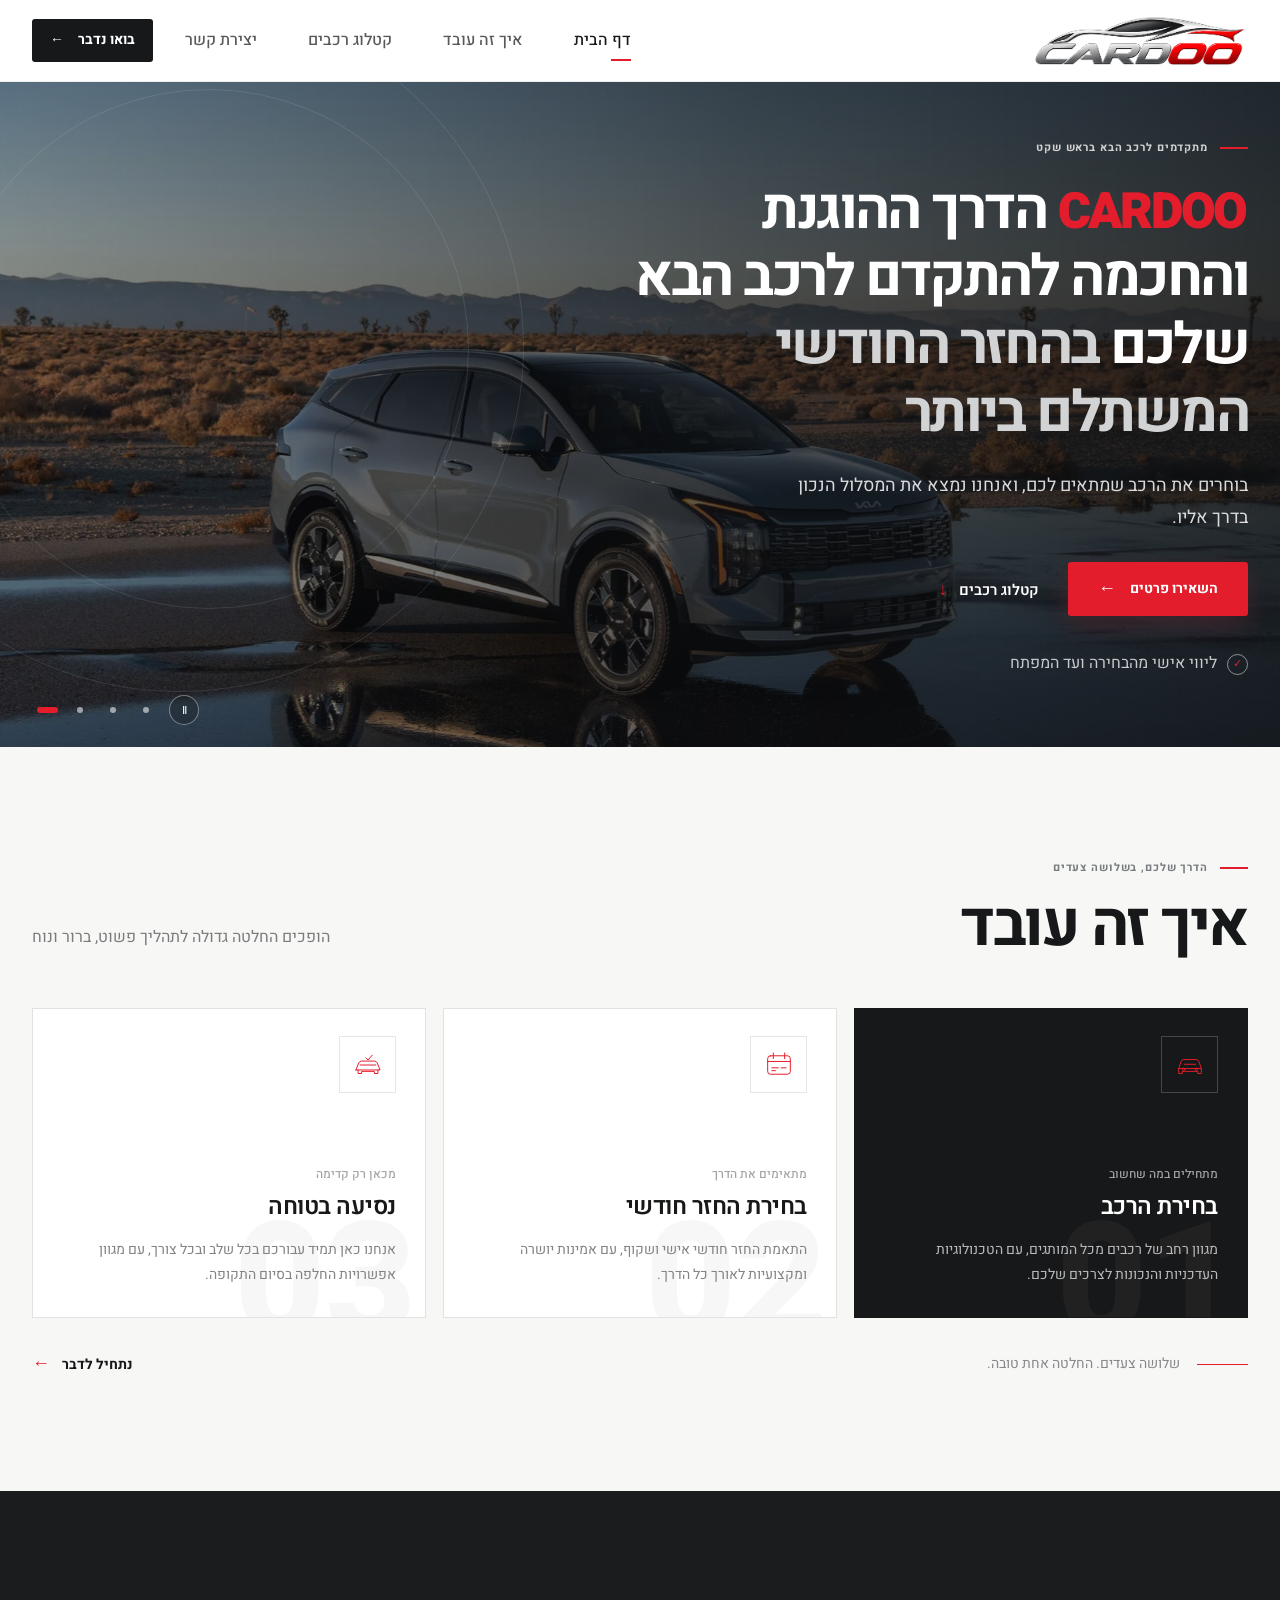
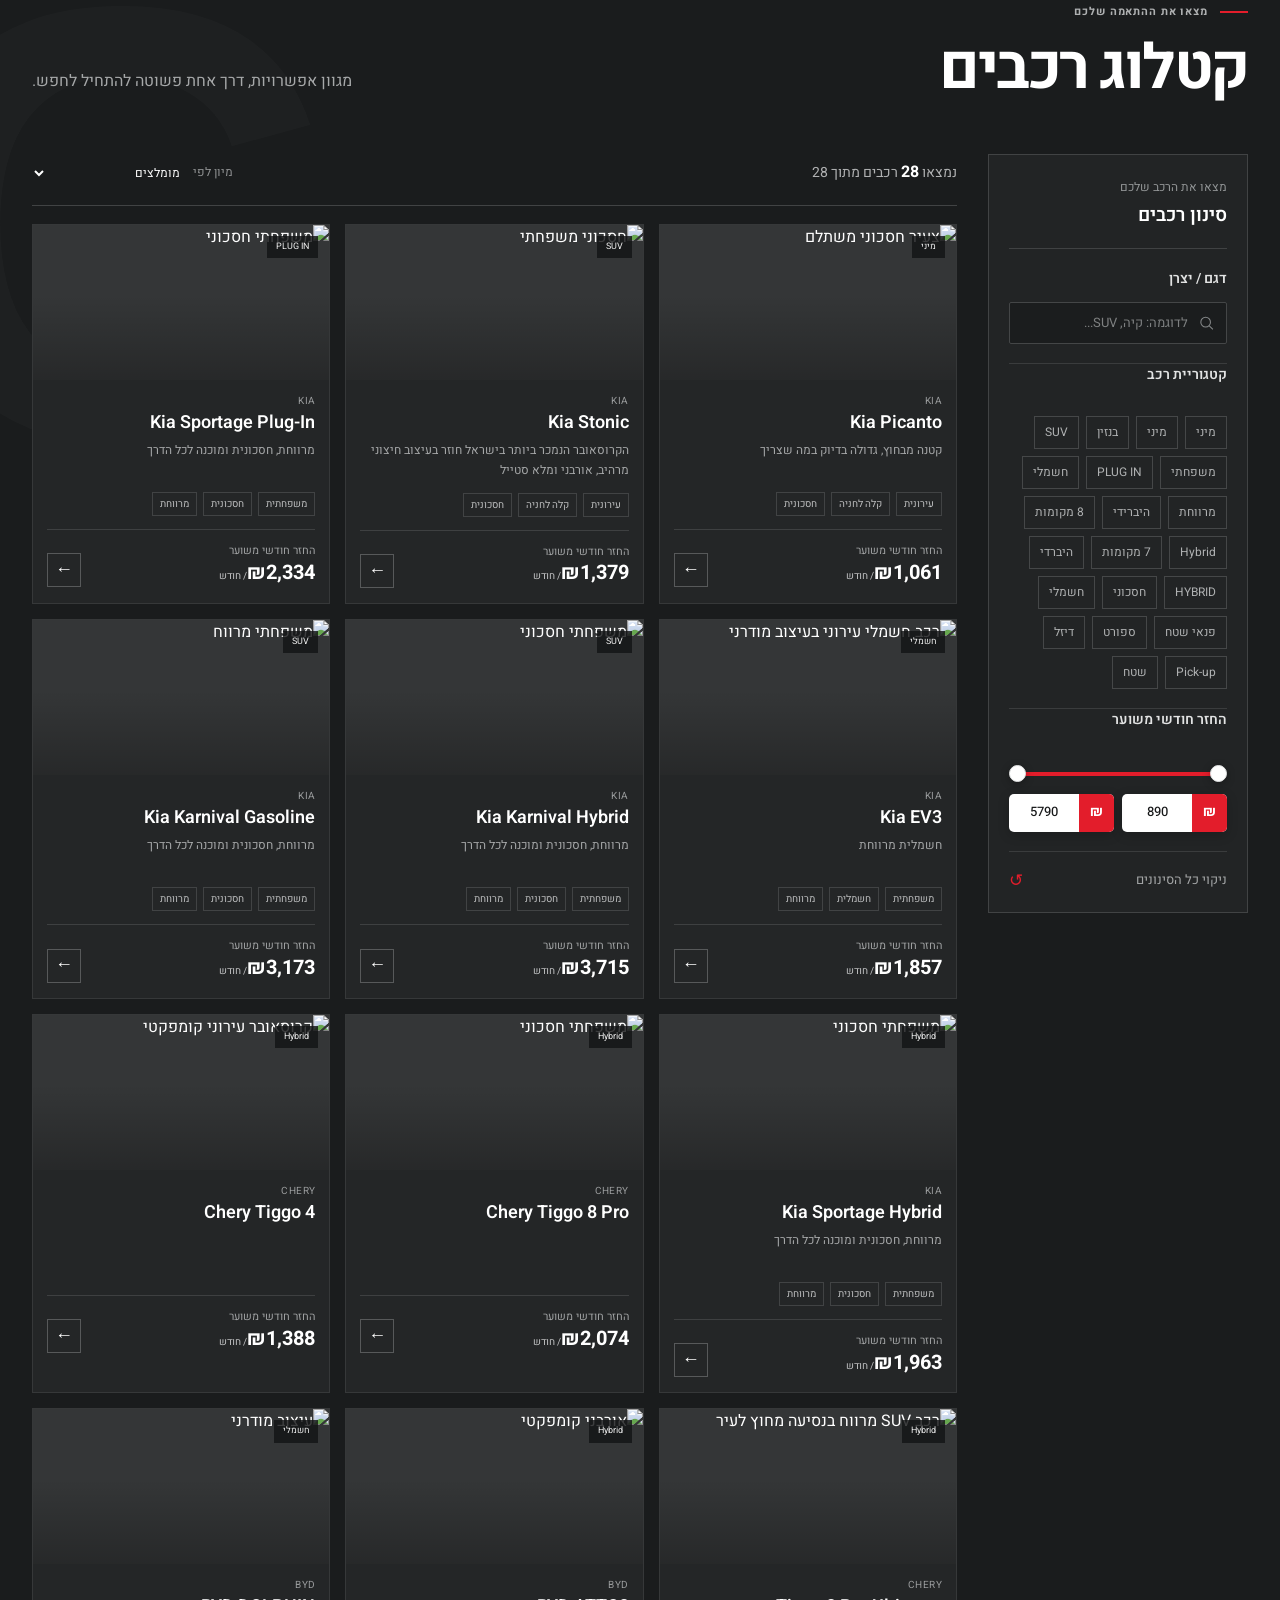
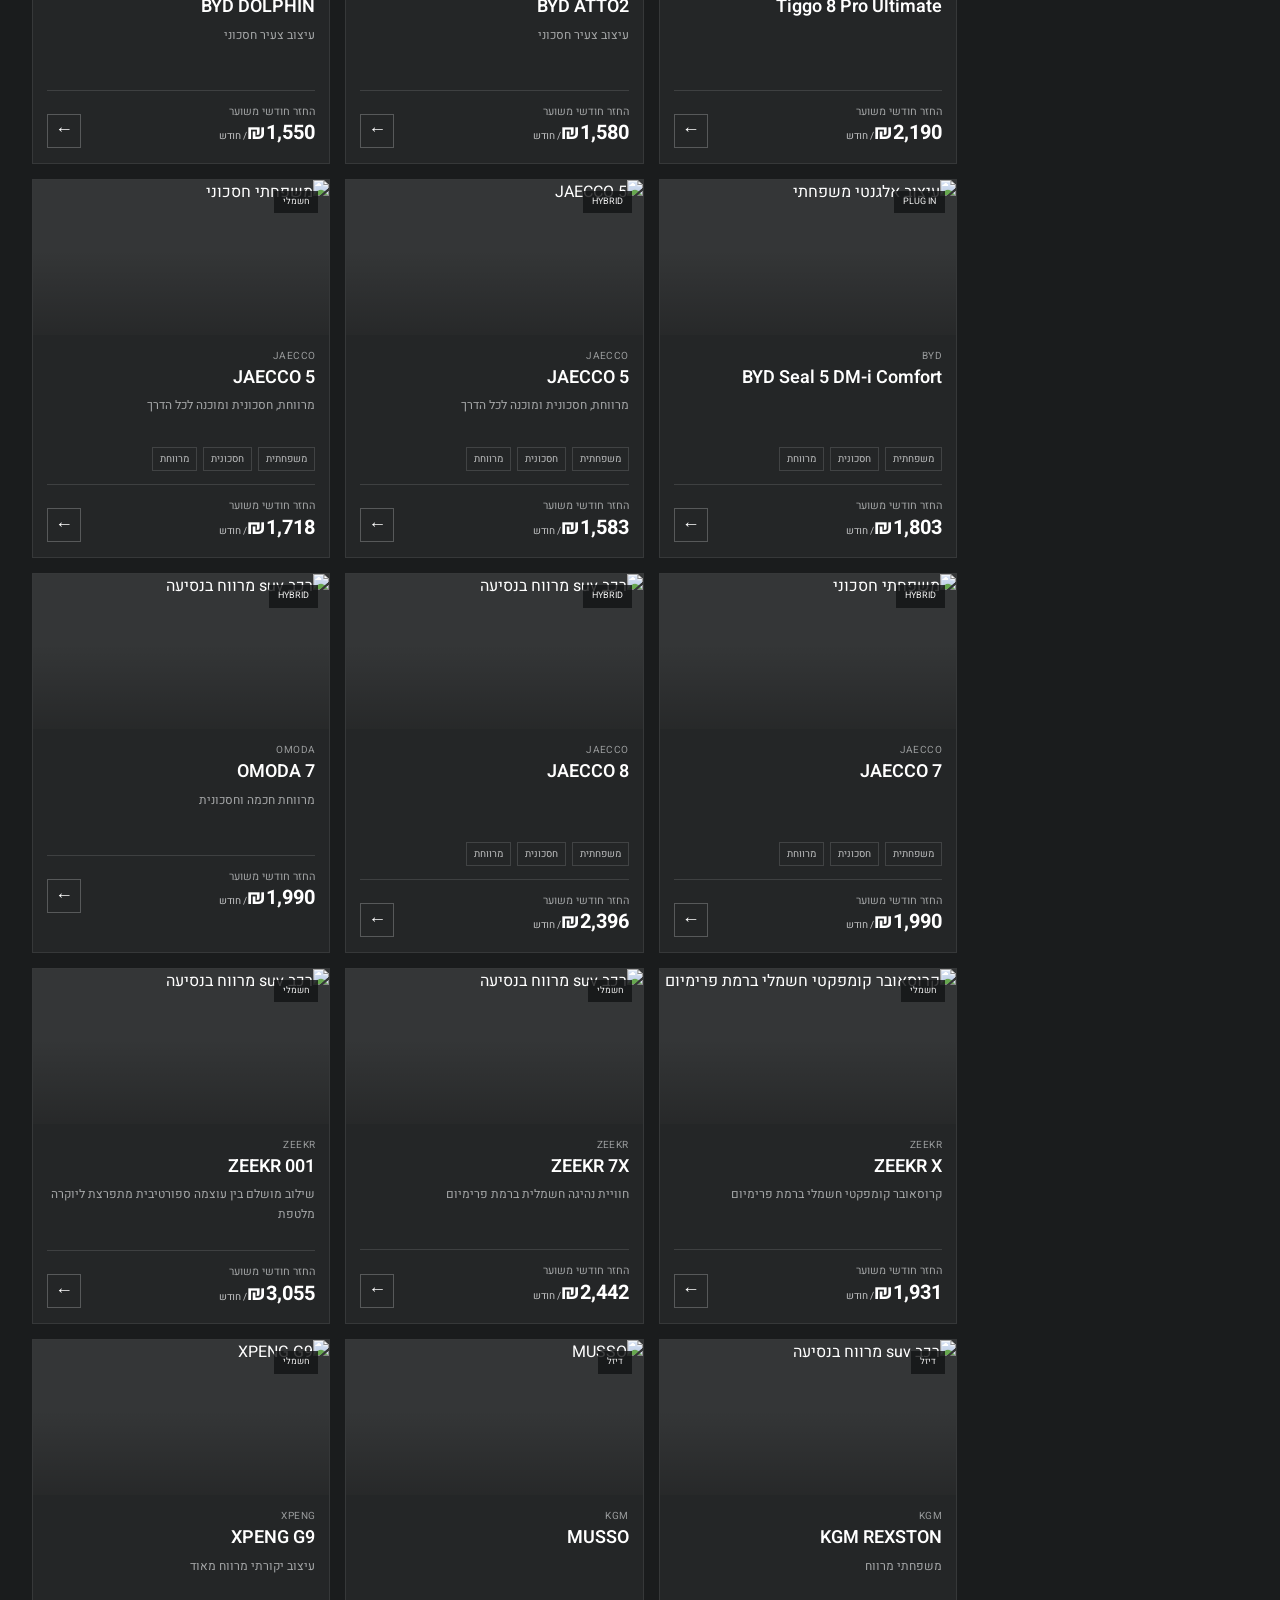
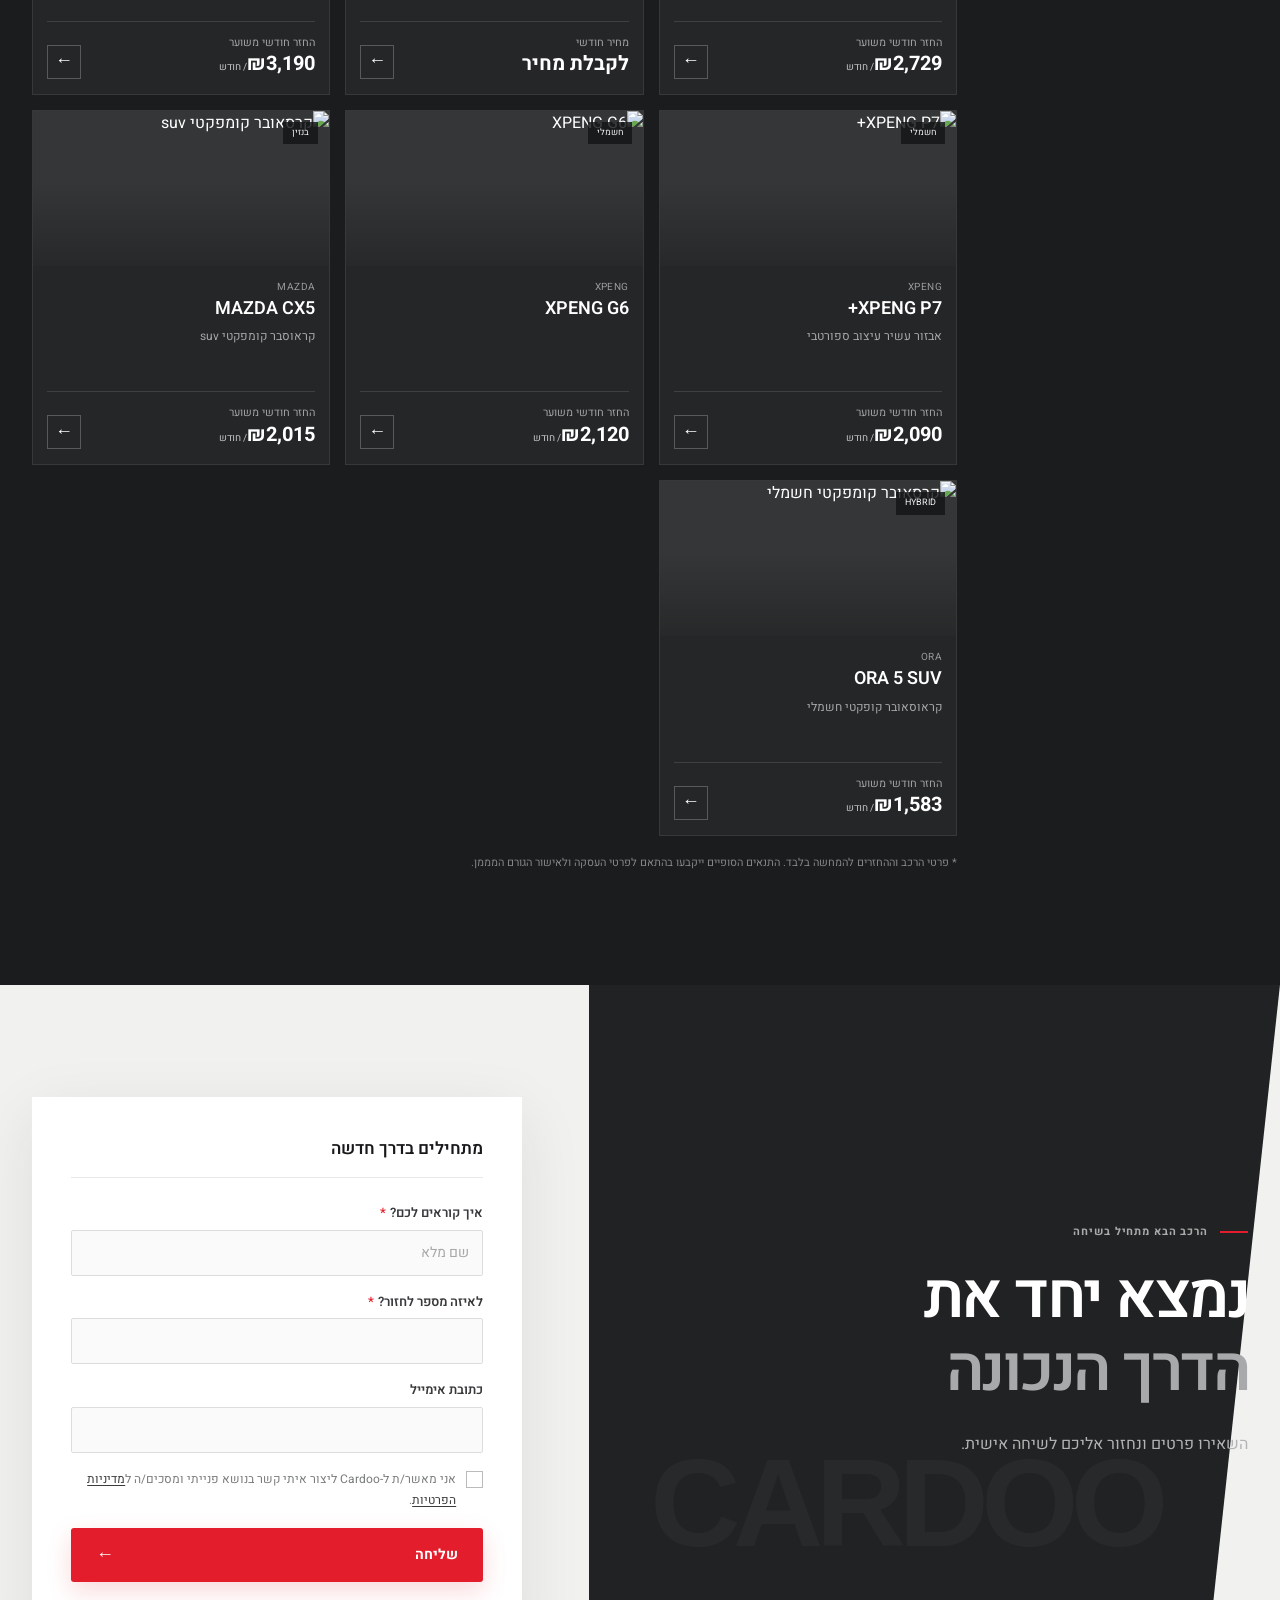
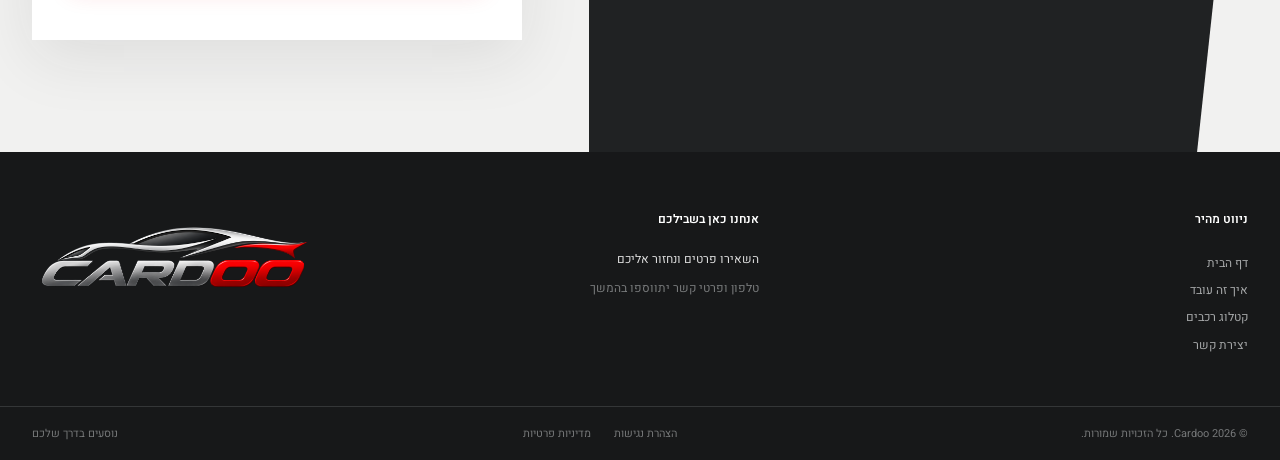
==== commit 667ba62e: "update catalog + Accessibility toolbar" ====
--- a/index.html
+++ b/index.html
@@ -8,7 +8,7 @@
       name="description"
       content="Cardoo — הדרך ההוגנת והחכמה להתקדם לרכב הבא שלכם. בוחרים רכב, בוחרים מסלול מימון ומשאירים את הדאגות מאחור."
     />
-    <title>Cardoo | הדרך החכמה לרכב הבא שלכם</title>
+    <title>Cardoo | הרכב הבא שלכם</title>
     <link
       rel="icon"
       type="image/png"
@@ -37,6 +37,16 @@
       media="(max-width: 760px), (max-width: 900px) and (max-height: 540px)"
     />
     <link rel="stylesheet" href="css/styles.css" />
+    <script>
+      window.OpenNagishConfig = {
+        lang: "he",
+        position: "bottom-left",
+        mobileBottomOffset: 68,
+        statementUrl: "accessibility.html",
+      };
+    </script>
+    <script src="https://cdn.jsdelivr.net/npm/open-nagish@1.1.4/dist/open-nagish.min.js" defer></script>
+    <script src="js/open-nagish-theme.js" defer></script>
     <script src="data/cars.js" defer></script>
     <script src="js/catalog.js" defer></script>
     <script src="js/hero-carousel.js" defer></script>
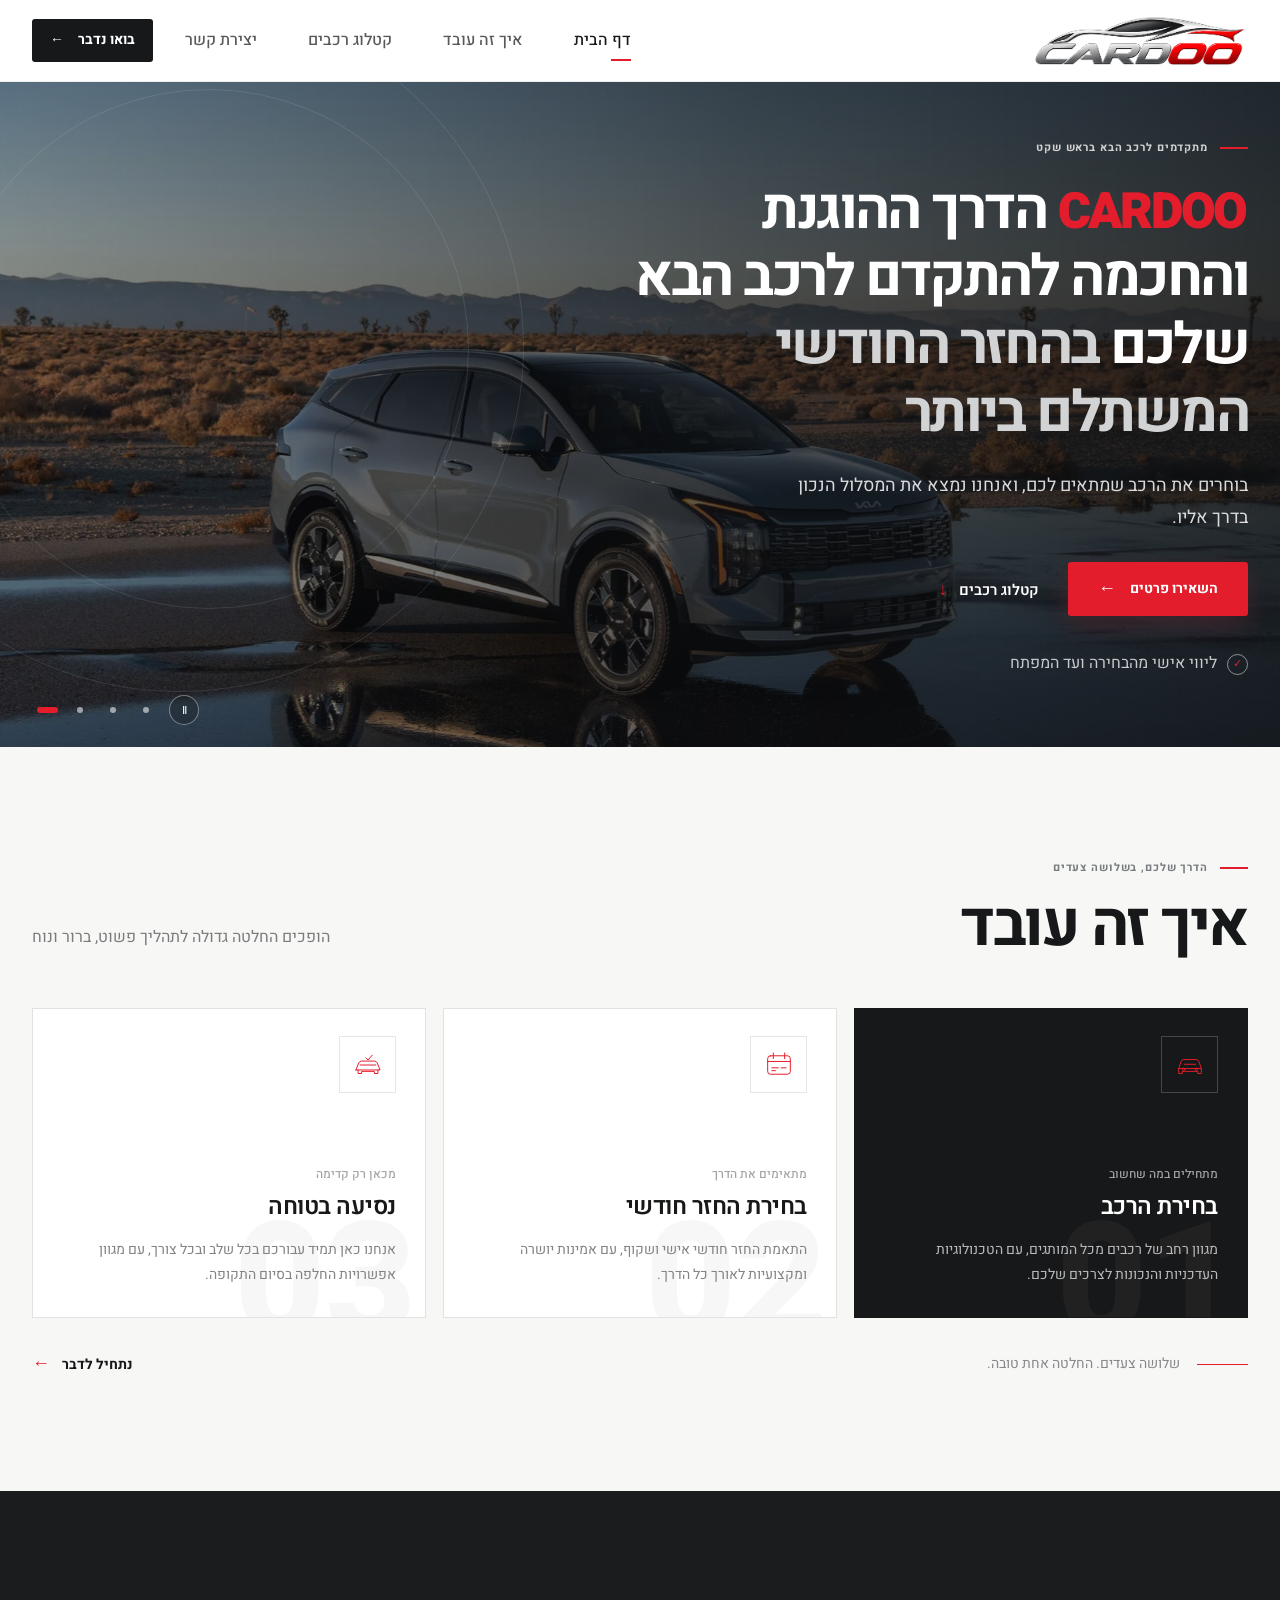
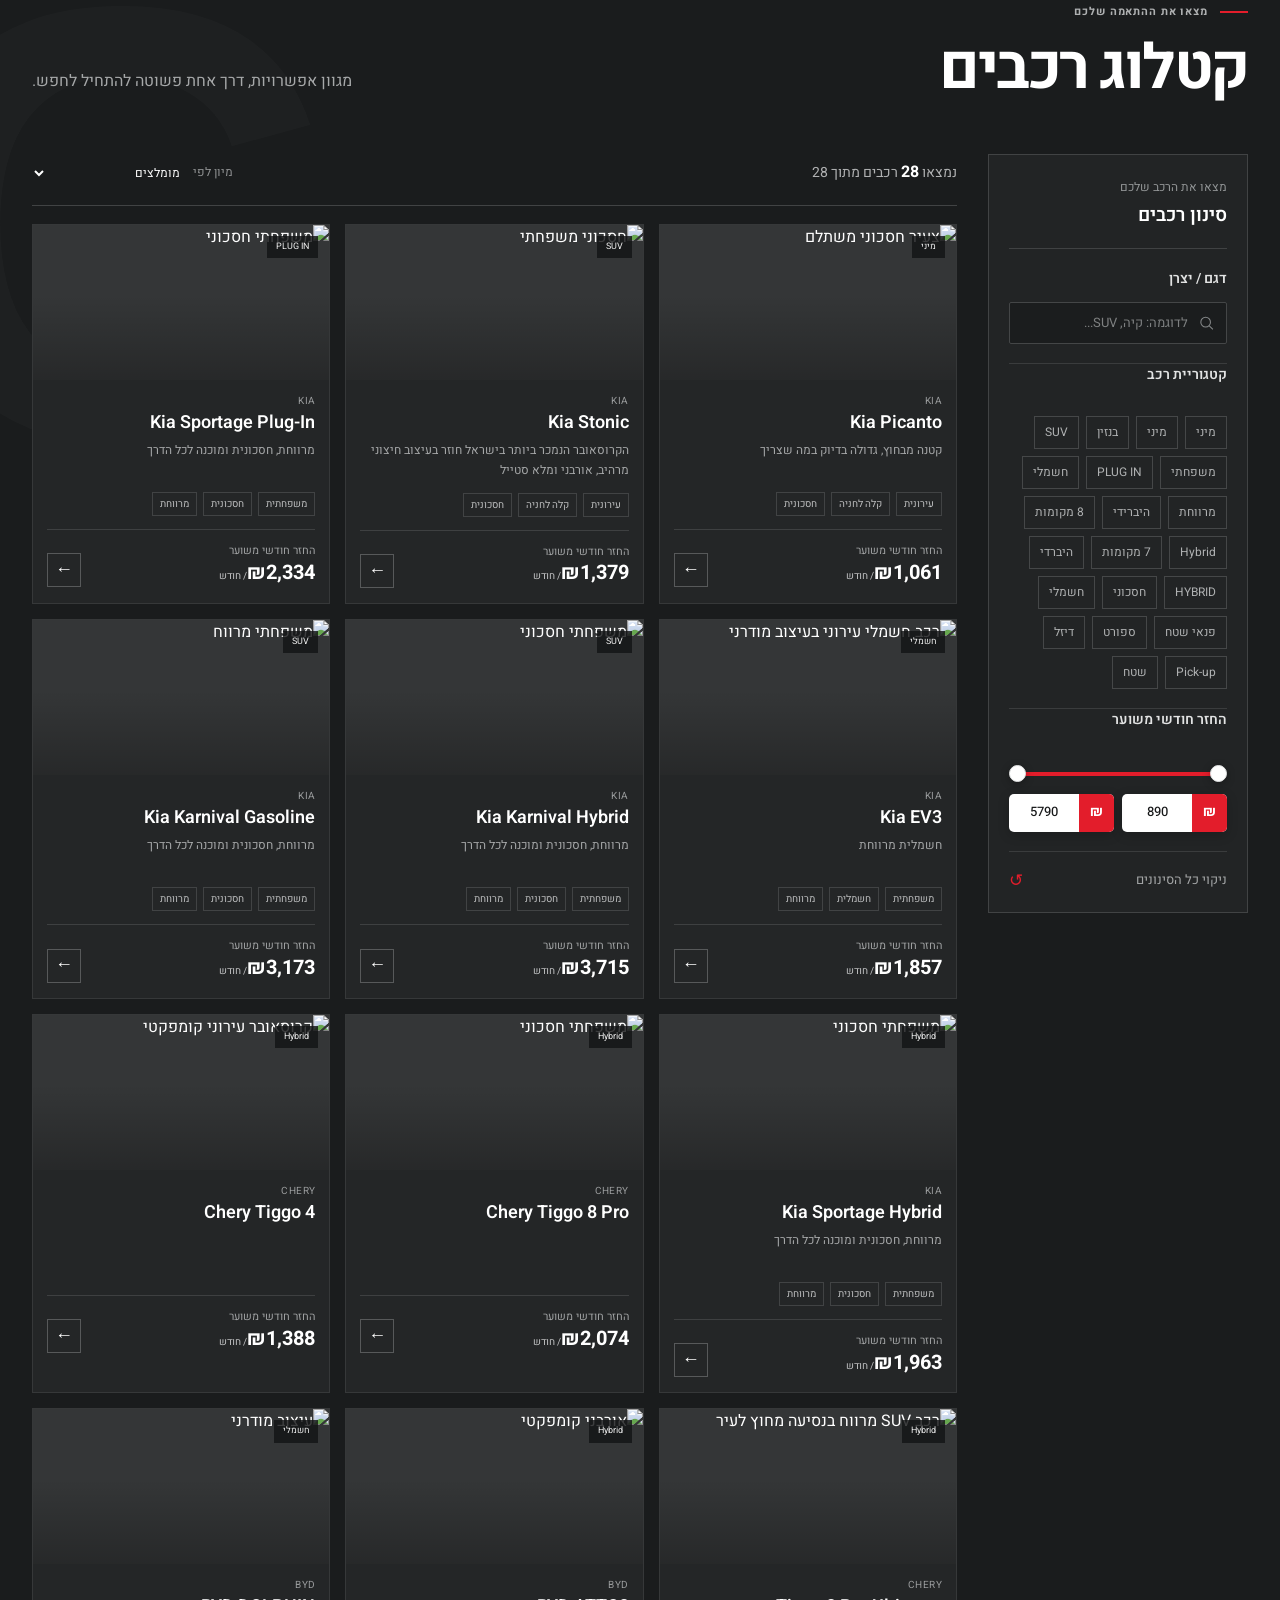
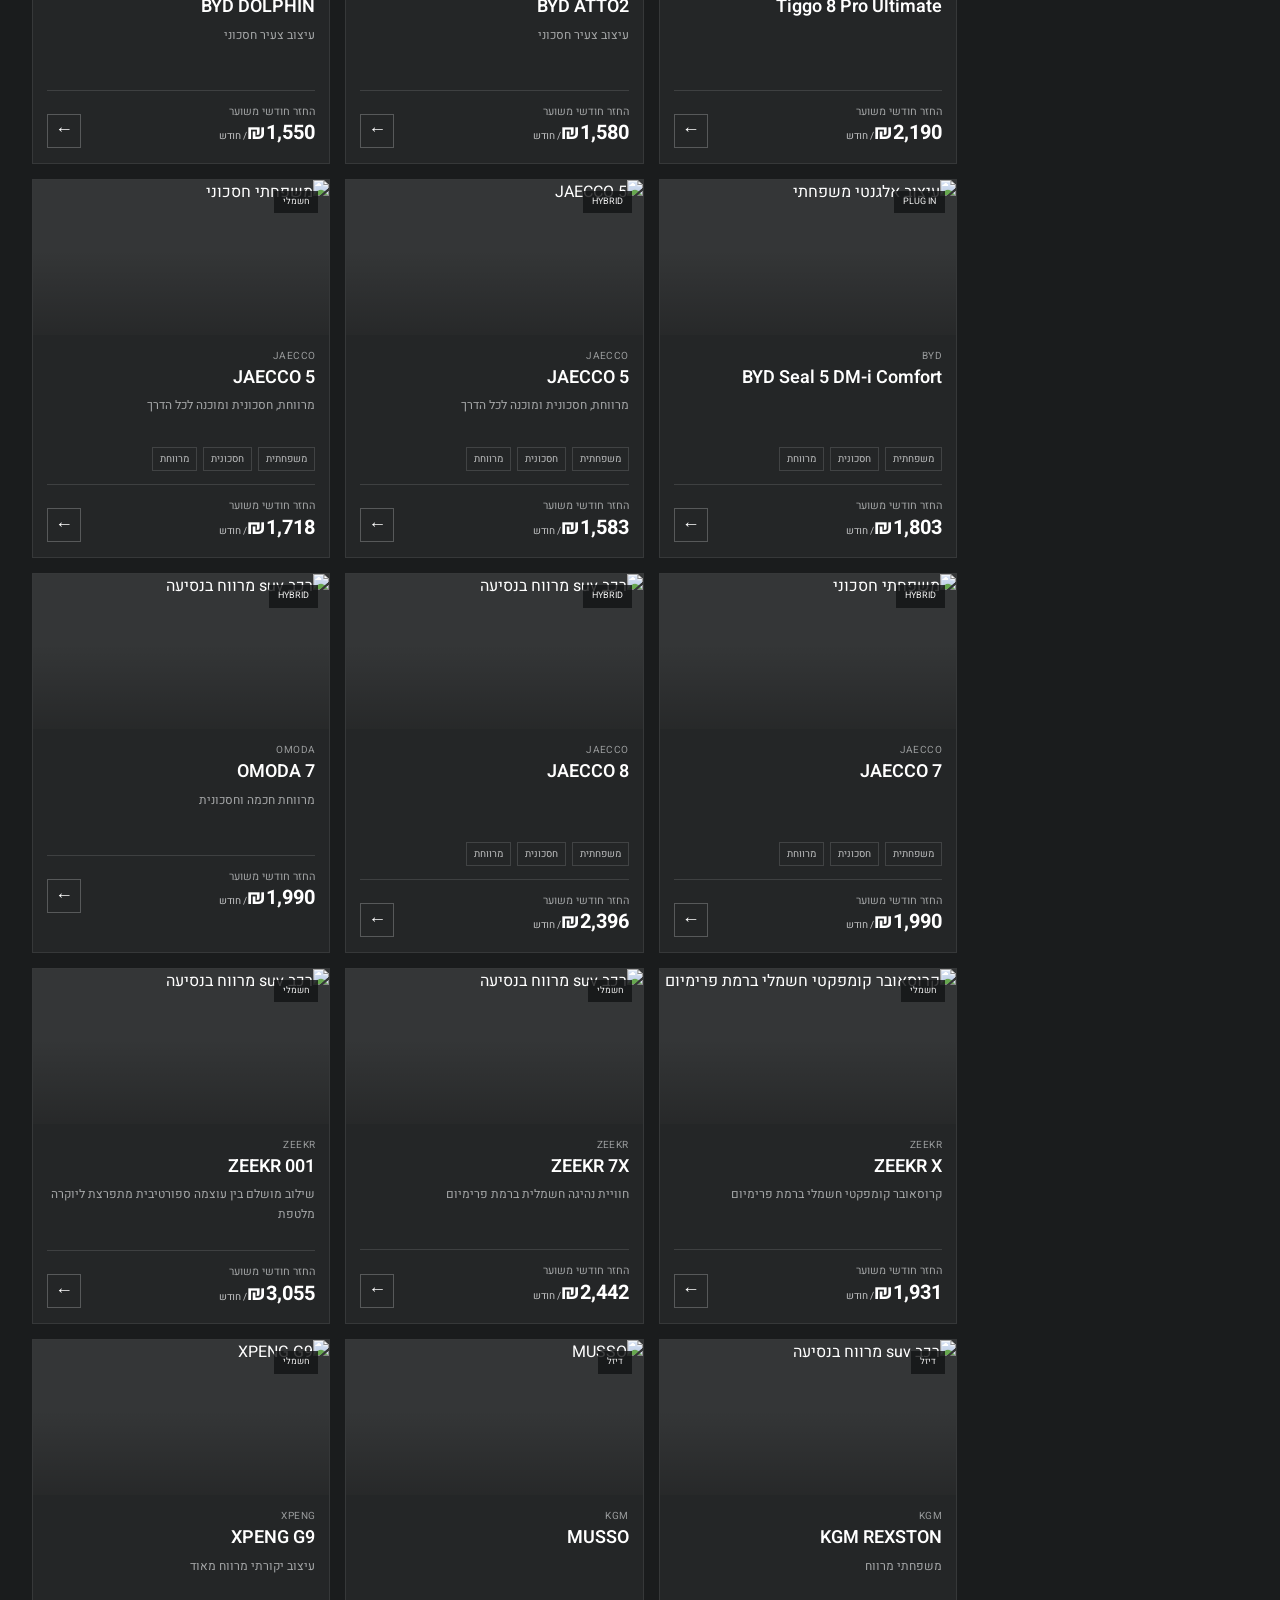
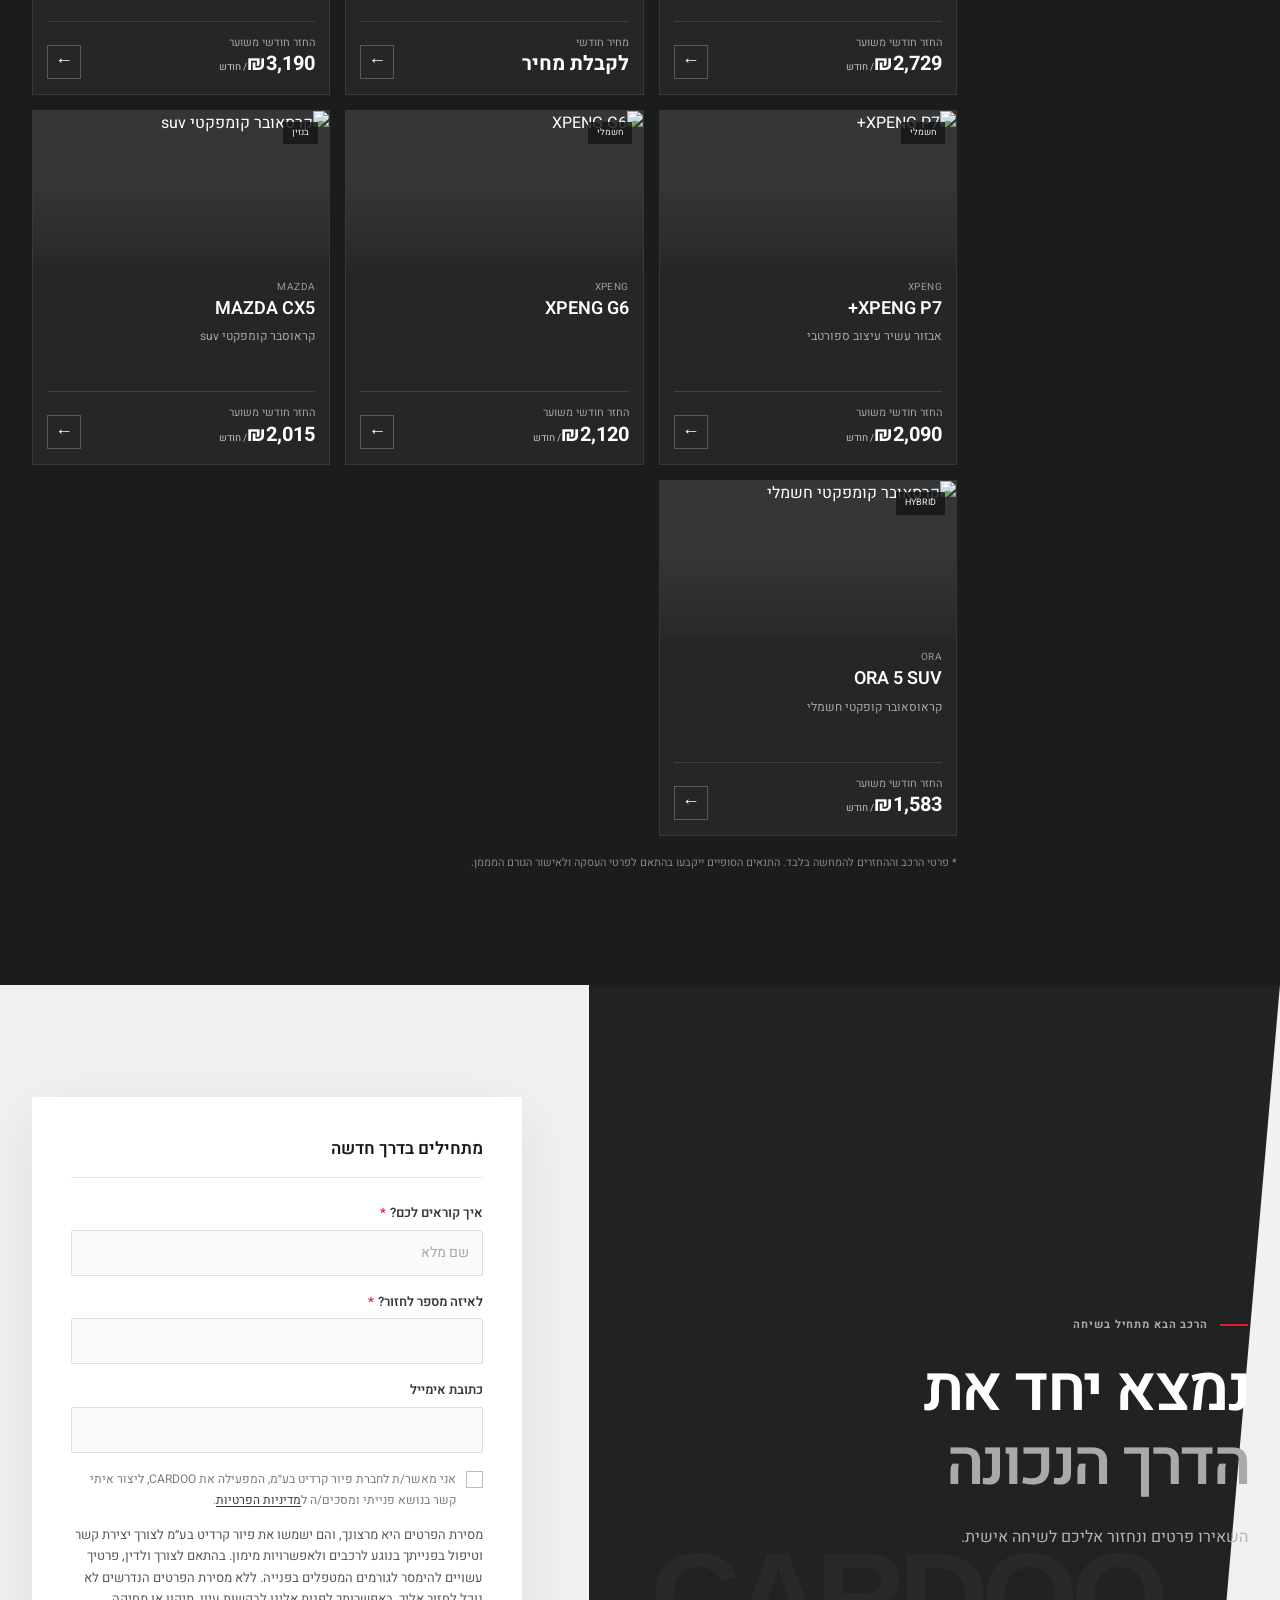
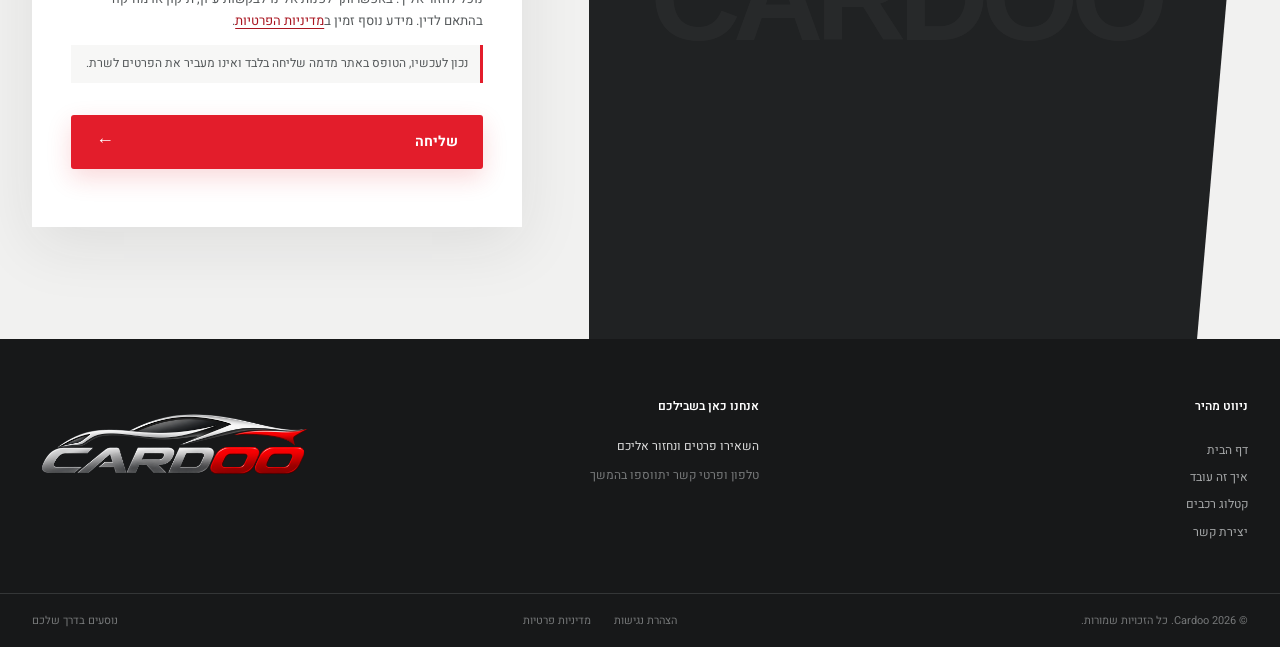
==== commit 989b05ec: "update privacy policy content" ====
--- a/index.html
+++ b/index.html
@@ -523,7 +523,7 @@
                   aria-describedby="consent-error"
                 /><span class="custom-check" aria-hidden="true"></span
                 ><span
-                  >אני מאשר/ת ל-Cardoo ליצור איתי קשר בנושא פנייתי ומסכים/ה ל<a
+                  >אני מאשר/ת לחברת פיור קרדיט בע״מ, המפעילה את CARDOO, ליצור איתי קשר בנושא פנייתי ומסכים/ה ל<a
                     href="privacy.html"
                     >מדיניות הפרטיות</a
                   >.</span
@@ -533,6 +533,10 @@
                 class="field-error consent-error"
                 id="consent-error"
               ></small>
+              <p class="privacy-notice">
+                מסירת הפרטים היא מרצונך, והם ישמשו את פיור קרדיט בע״מ לצורך יצירת קשר וטיפול בפנייתך בנוגע לרכבים ולאפשרויות מימון. בהתאם לצורך ולדין, פרטיך עשויים להימסר לגורמים המטפלים בפנייה. ללא מסירת הפרטים הנדרשים לא נוכל לחזור אליך. באפשרותך לפנות אלינו לבקשות עיון, תיקון או מחיקה בהתאם לדין. מידע נוסף זמין ב<a href="privacy.html">מדיניות הפרטיות</a>.
+              </p>
+              <p class="privacy-notice-status">נכון לעכשיו, הטופס באתר מדמה שליחה בלבד ואינו מעביר את הפרטים לשרת.</p>
               <button class="button button-primary form-submit" type="submit">
                 <span class="submit-label">שליחה</span
                 ><span class="submit-arrow" aria-hidden="true">←</span
@@ -586,7 +590,7 @@
         </div>
       </div>
       <span class="sr-only" id="accessibility"
-        >הצהרת נגישות — עמוד תוכן יתווסף בהמשך.</span
+        >הצהרת נגישות זמינה בעמוד הצהרת הנגישות באתר.</span
       >
     </footer>
 
--- a/css/styles.css
+++ b/css/styles.css
@@ -1536,7 +1536,7 @@
   padding-block: 52px 96px;
 }
 .legal-page {
-  max-width: 1050px;
+  max-width: 940px;
 }
 .legal-breadcrumb {
   display: flex;
@@ -1581,6 +1581,76 @@
   border-top: 3px solid var(--red);
   background: #fff;
   box-shadow: 0 14px 40px rgba(24, 25, 26, 0.045);
+  overflow-wrap: anywhere;
+}
+.legal-content-area h2 {
+  margin: 32px 0 10px;
+  color: var(--ink);
+  font-size: clamp(20px, 2.5vw, 25px);
+  line-height: 1.4;
+}
+.legal-content-area h2:first-of-type {
+  margin-block-start: 28px;
+}
+.legal-content-area h3 {
+  margin: 22px 0 8px;
+  color: var(--ink-soft);
+  font-size: 18px;
+  line-height: 1.45;
+}
+.legal-content-area p,
+.legal-content-area li {
+  color: #45484a;
+  font-size: 16px;
+  line-height: 1.85;
+}
+.legal-content-area p {
+  margin: 0 0 16px;
+}
+.legal-content-area ul {
+  margin: 0 0 20px;
+  padding-inline-start: 1.4em;
+}
+.legal-content-area a,
+.privacy-notice a {
+  color: #a91520;
+  text-decoration: underline;
+  text-underline-offset: 3px;
+}
+.legal-content-area a:focus-visible,
+.privacy-notice a:focus-visible {
+  outline: 3px solid rgba(227, 29, 43, 0.55);
+  outline-offset: 3px;
+}
+.legal-content-area .legal-updated {
+  color: #64686a;
+  font-size: 14px;
+}
+.legal-content-area code,
+.legal-content-area kbd {
+  direction: ltr;
+  unicode-bidi: isolate;
+  font-family: ui-monospace, SFMono-Regular, Menlo, monospace;
+  font-size: 0.9em;
+}
+.legal-content-area kbd {
+  padding: 1px 5px;
+  border: 1px solid #cfd1d2;
+  border-radius: 4px;
+  background: #f5f5f4;
+}
+.privacy-notice,
+.privacy-notice-status {
+  margin: 14px 0;
+  color: #55595b;
+  font-size: 13px;
+  line-height: 1.65;
+}
+.privacy-notice-status {
+  padding: 9px 12px;
+  border-inline-start: 3px solid var(--red);
+  background: #f7f7f6;
+  font-size: 12px;
 }
 .legal-back {
   margin-block-start: 30px;
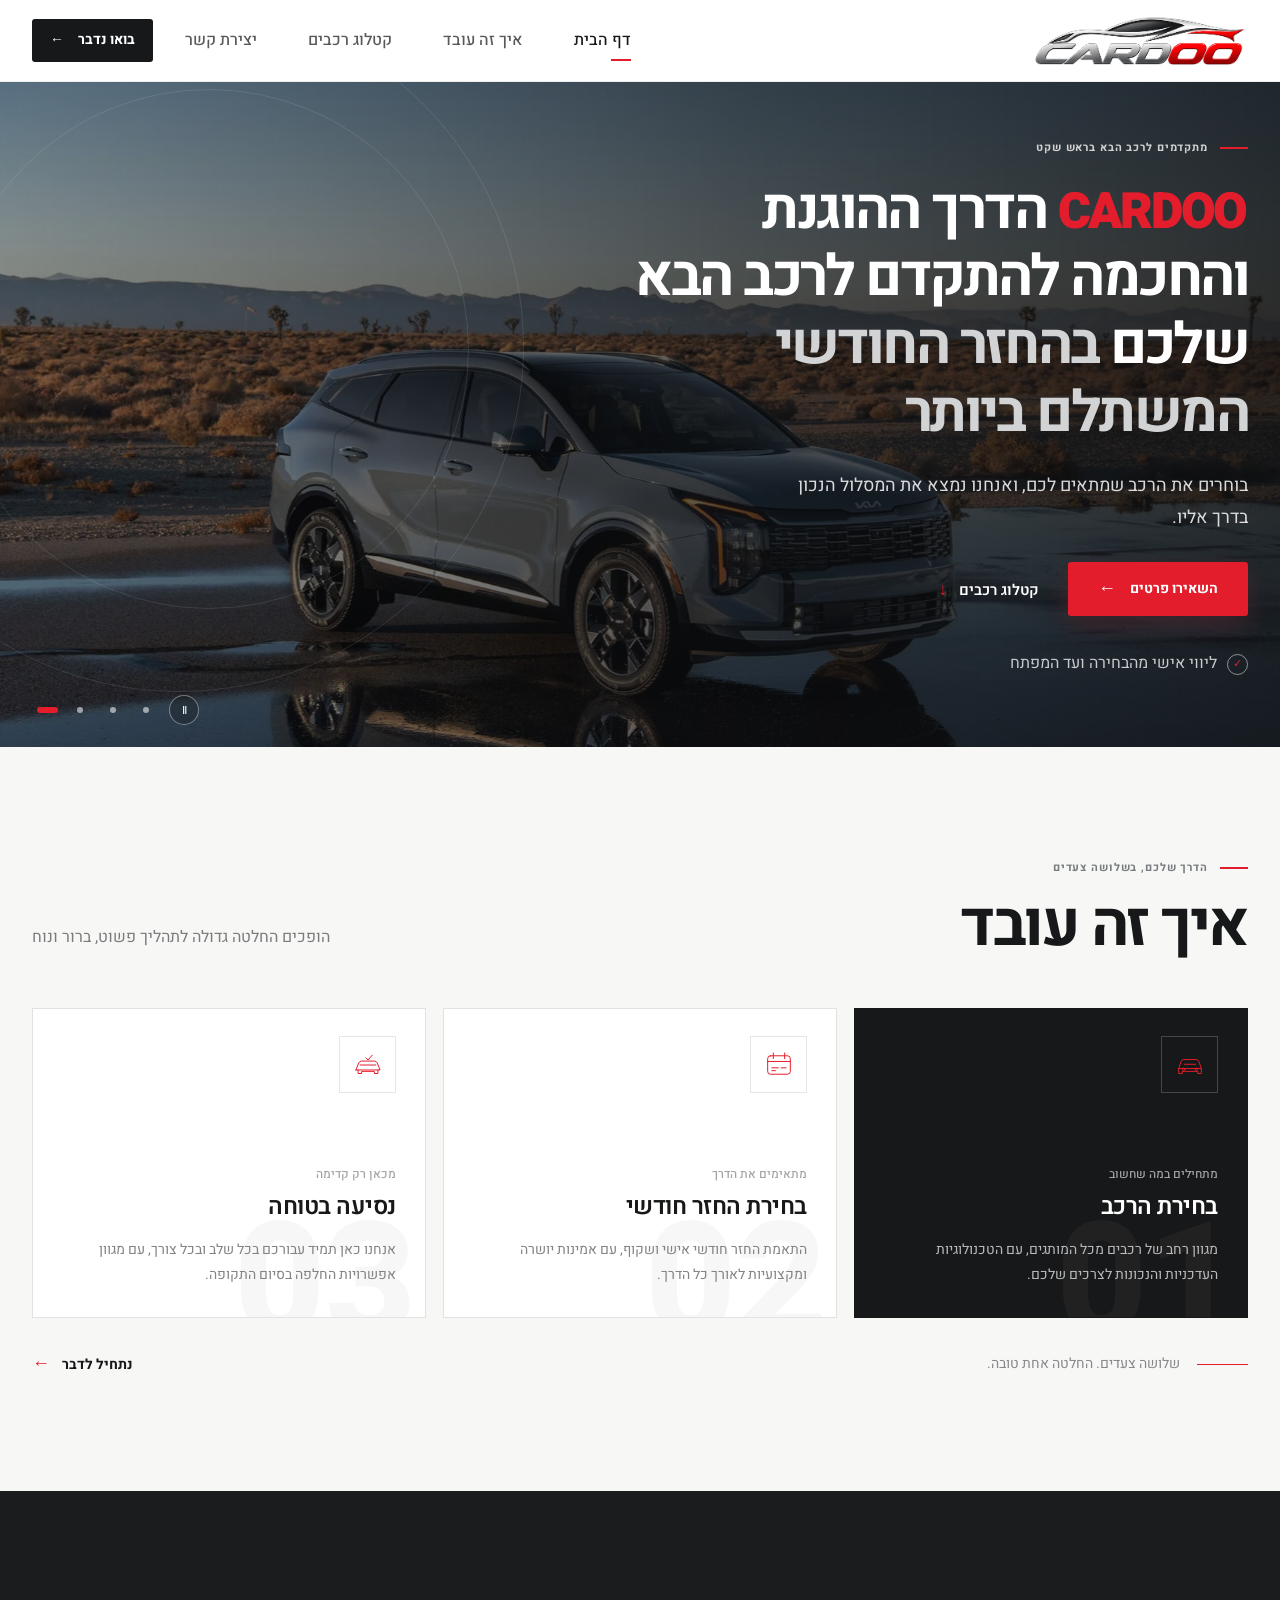
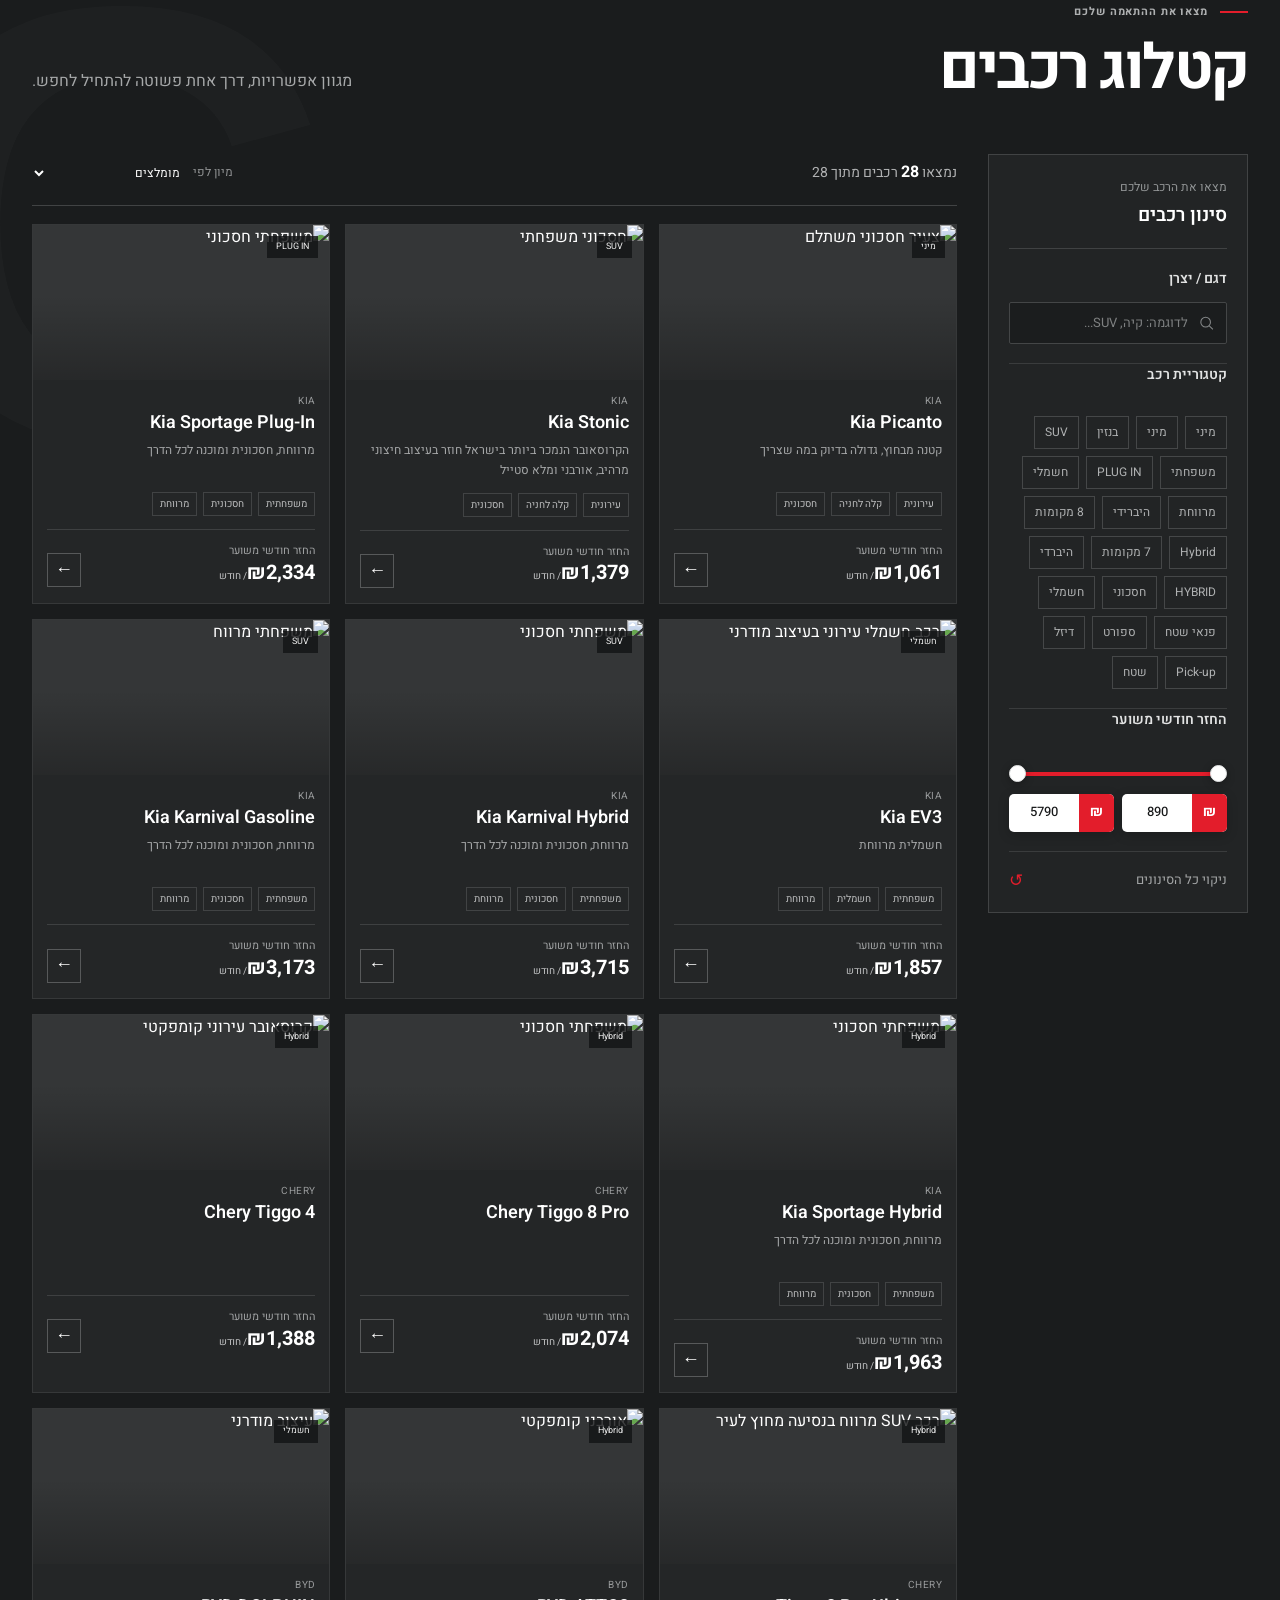
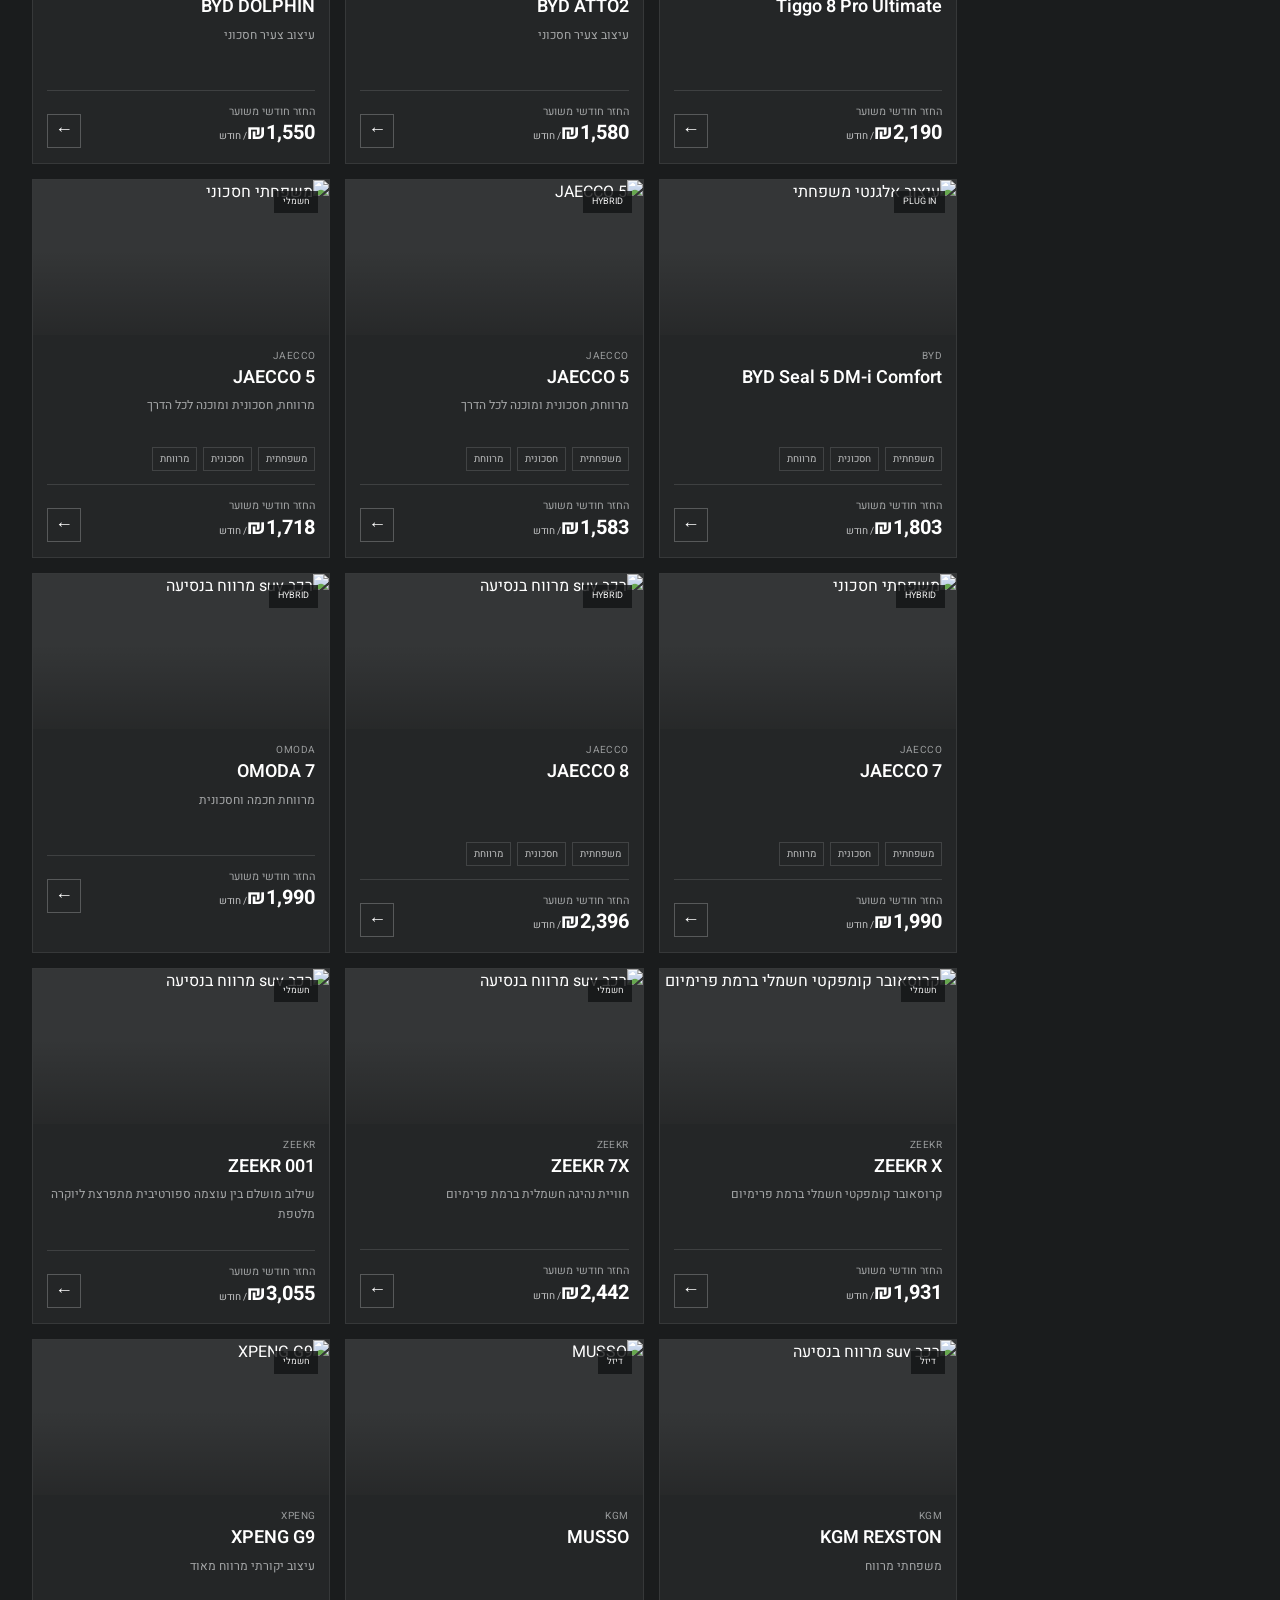
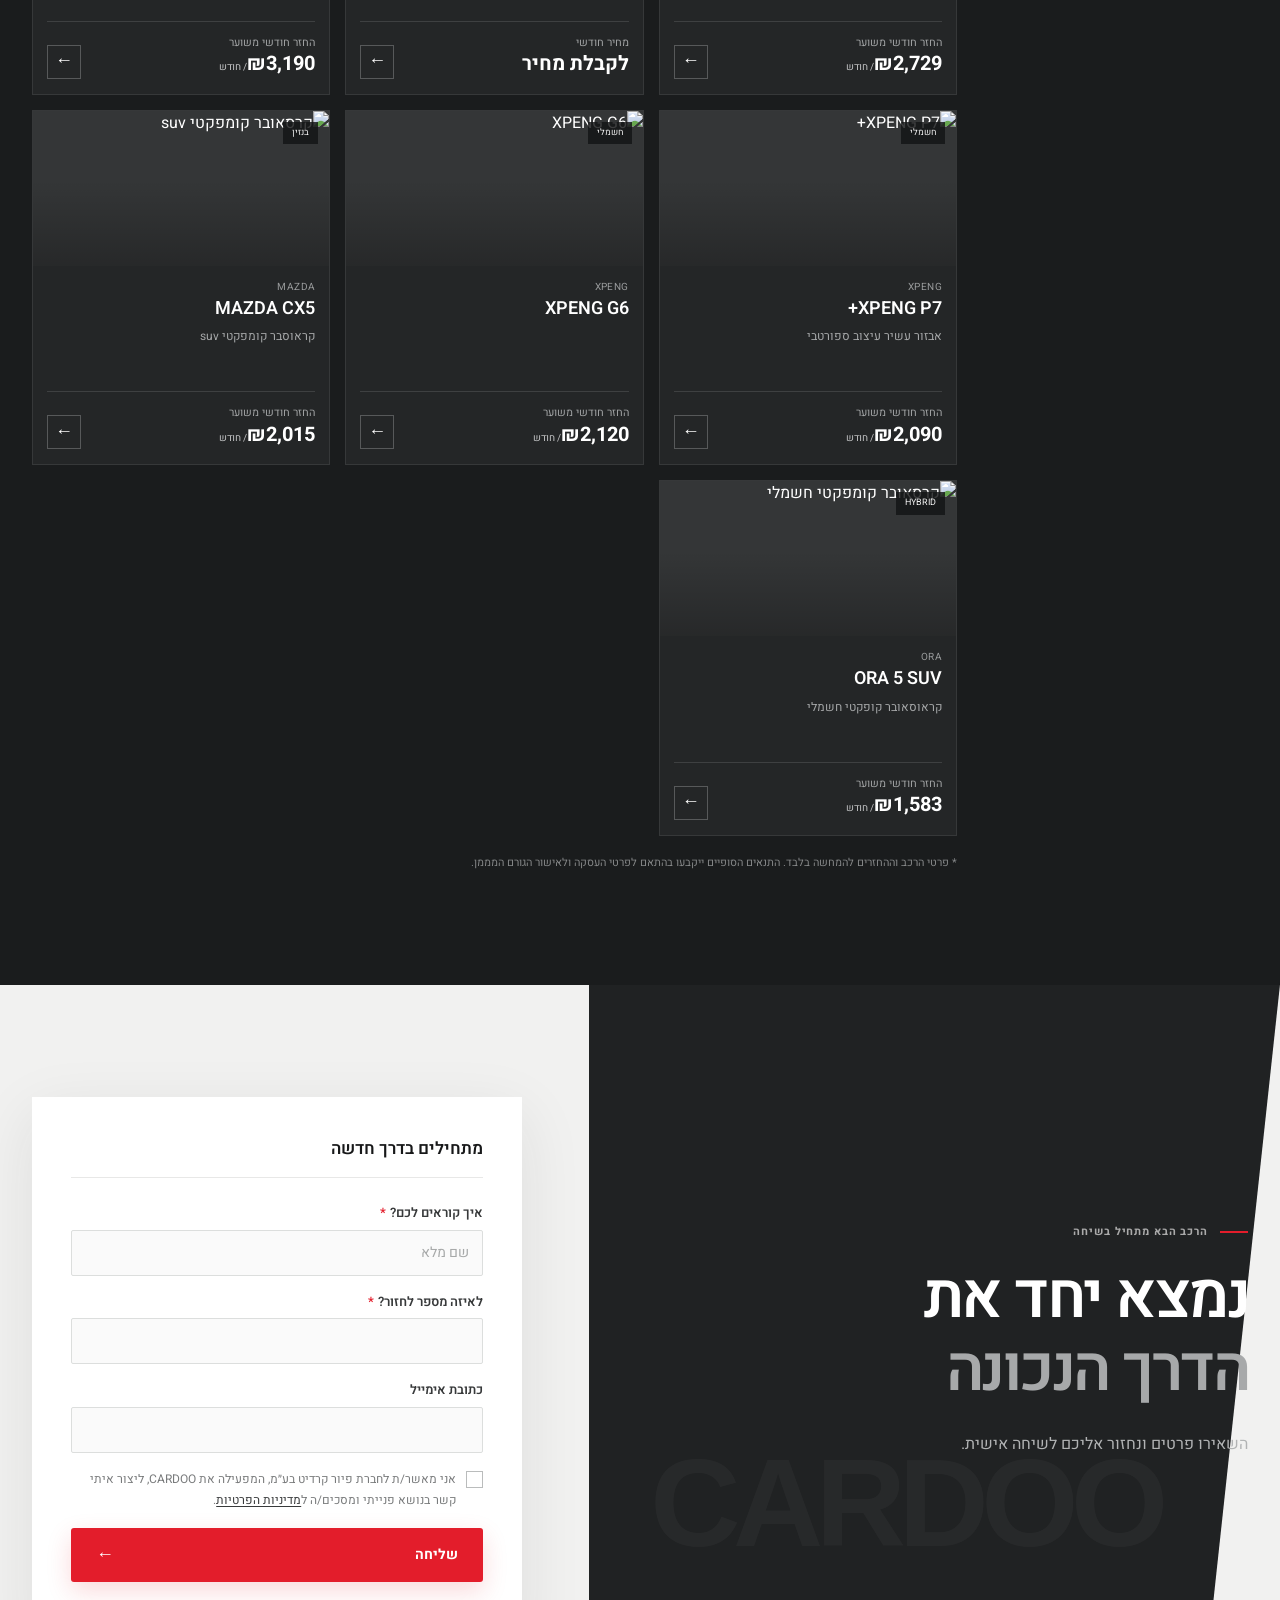
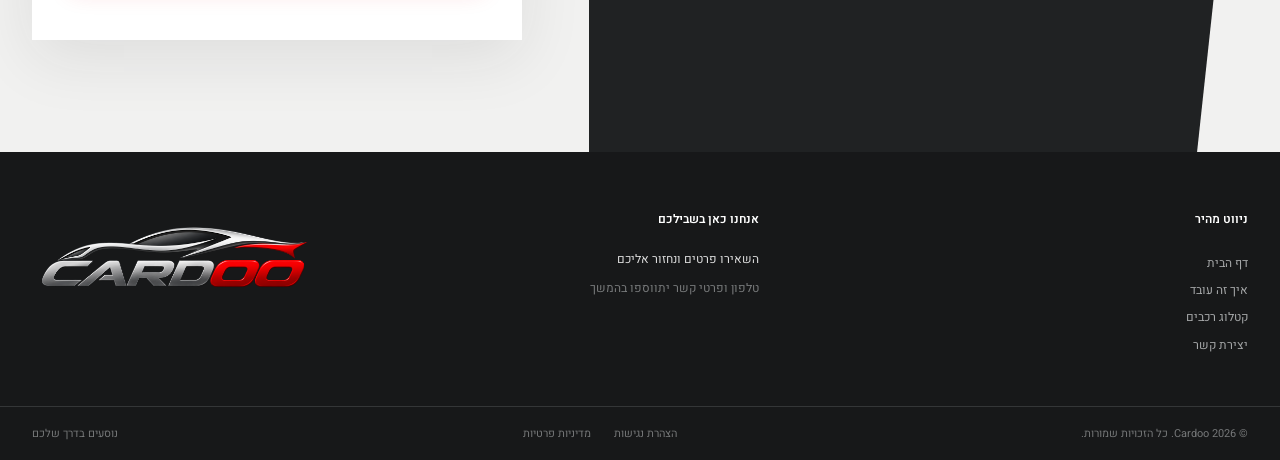
==== commit 70f6cd41: "Minor fixes" ====
--- a/index.html
+++ b/index.html
@@ -533,10 +533,6 @@
                 class="field-error consent-error"
                 id="consent-error"
               ></small>
-              <p class="privacy-notice">
-                מסירת הפרטים היא מרצונך, והם ישמשו את פיור קרדיט בע״מ לצורך יצירת קשר וטיפול בפנייתך בנוגע לרכבים ולאפשרויות מימון. בהתאם לצורך ולדין, פרטיך עשויים להימסר לגורמים המטפלים בפנייה. ללא מסירת הפרטים הנדרשים לא נוכל לחזור אליך. באפשרותך לפנות אלינו לבקשות עיון, תיקון או מחיקה בהתאם לדין. מידע נוסף זמין ב<a href="privacy.html">מדיניות הפרטיות</a>.
-              </p>
-              <p class="privacy-notice-status">נכון לעכשיו, הטופס באתר מדמה שליחה בלבד ואינו מעביר את הפרטים לשרת.</p>
               <button class="button button-primary form-submit" type="submit">
                 <span class="submit-label">שליחה</span
                 ><span class="submit-arrow" aria-hidden="true">←</span
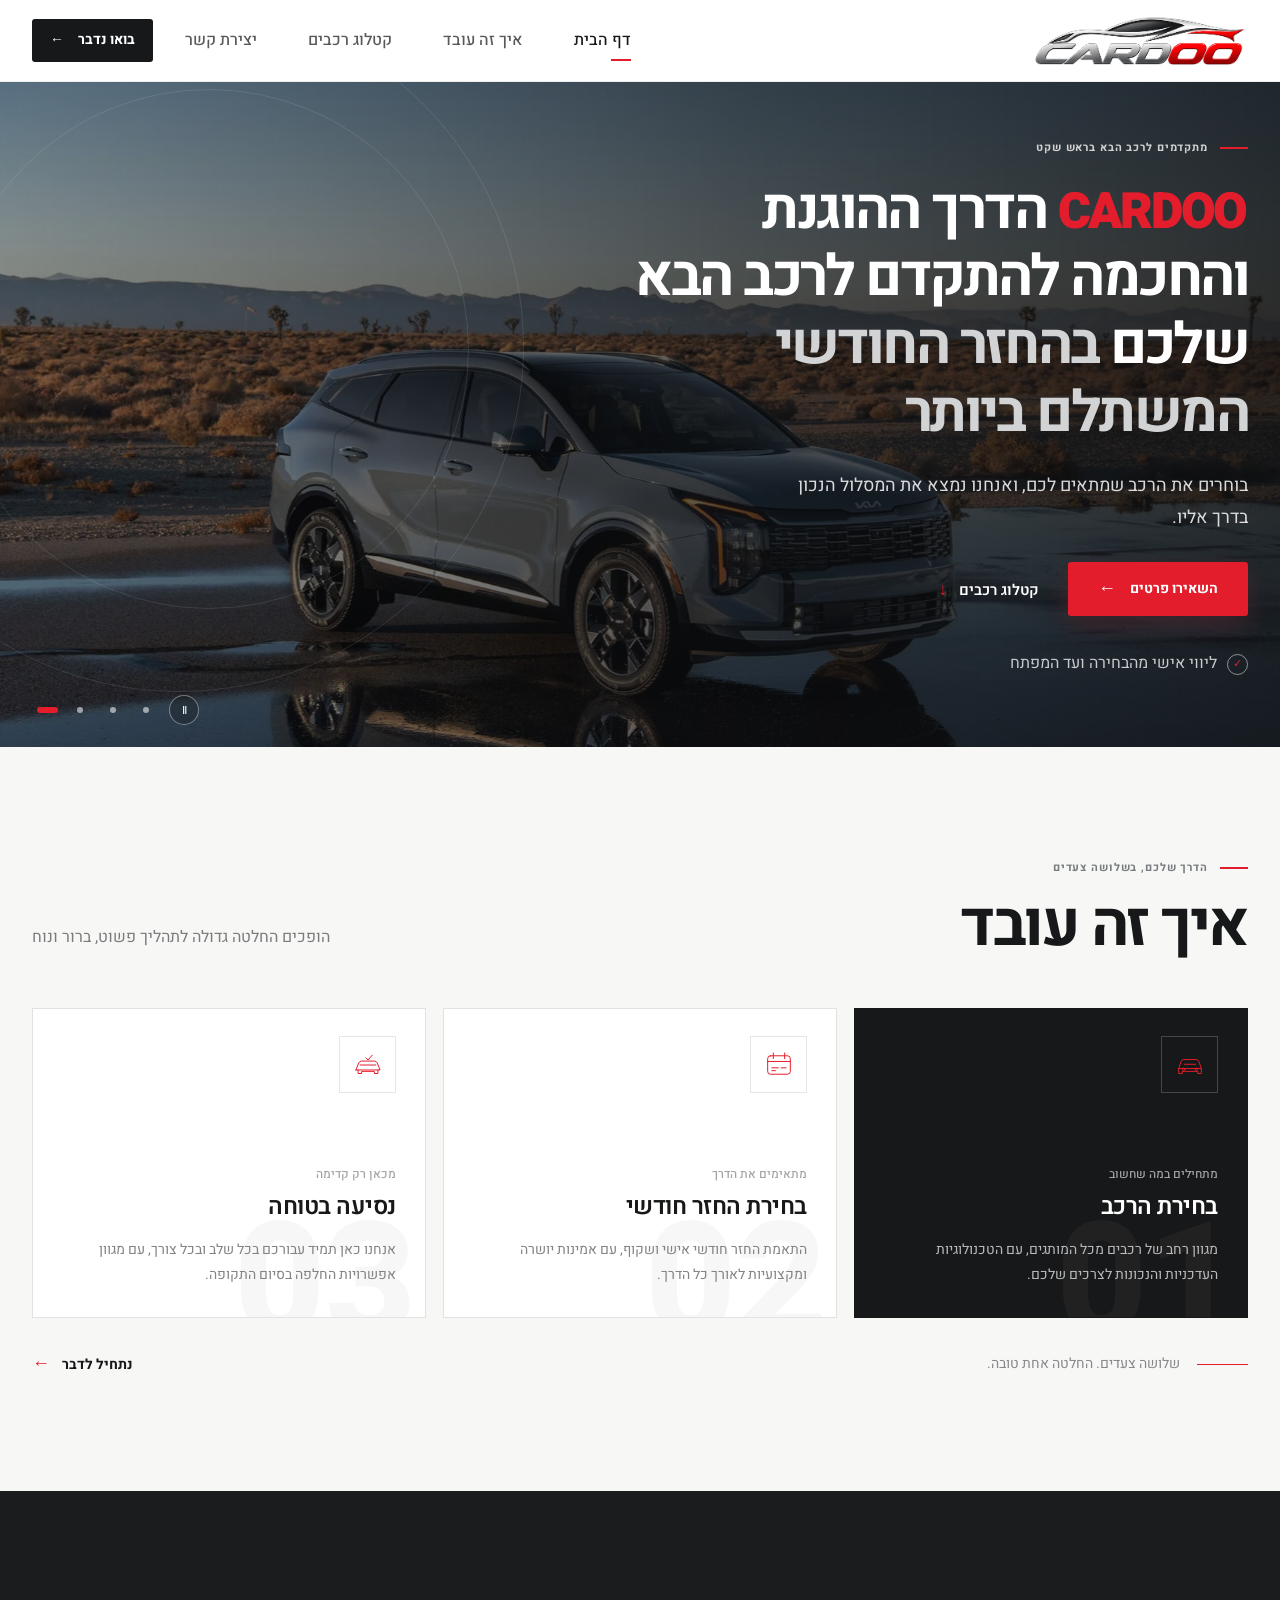
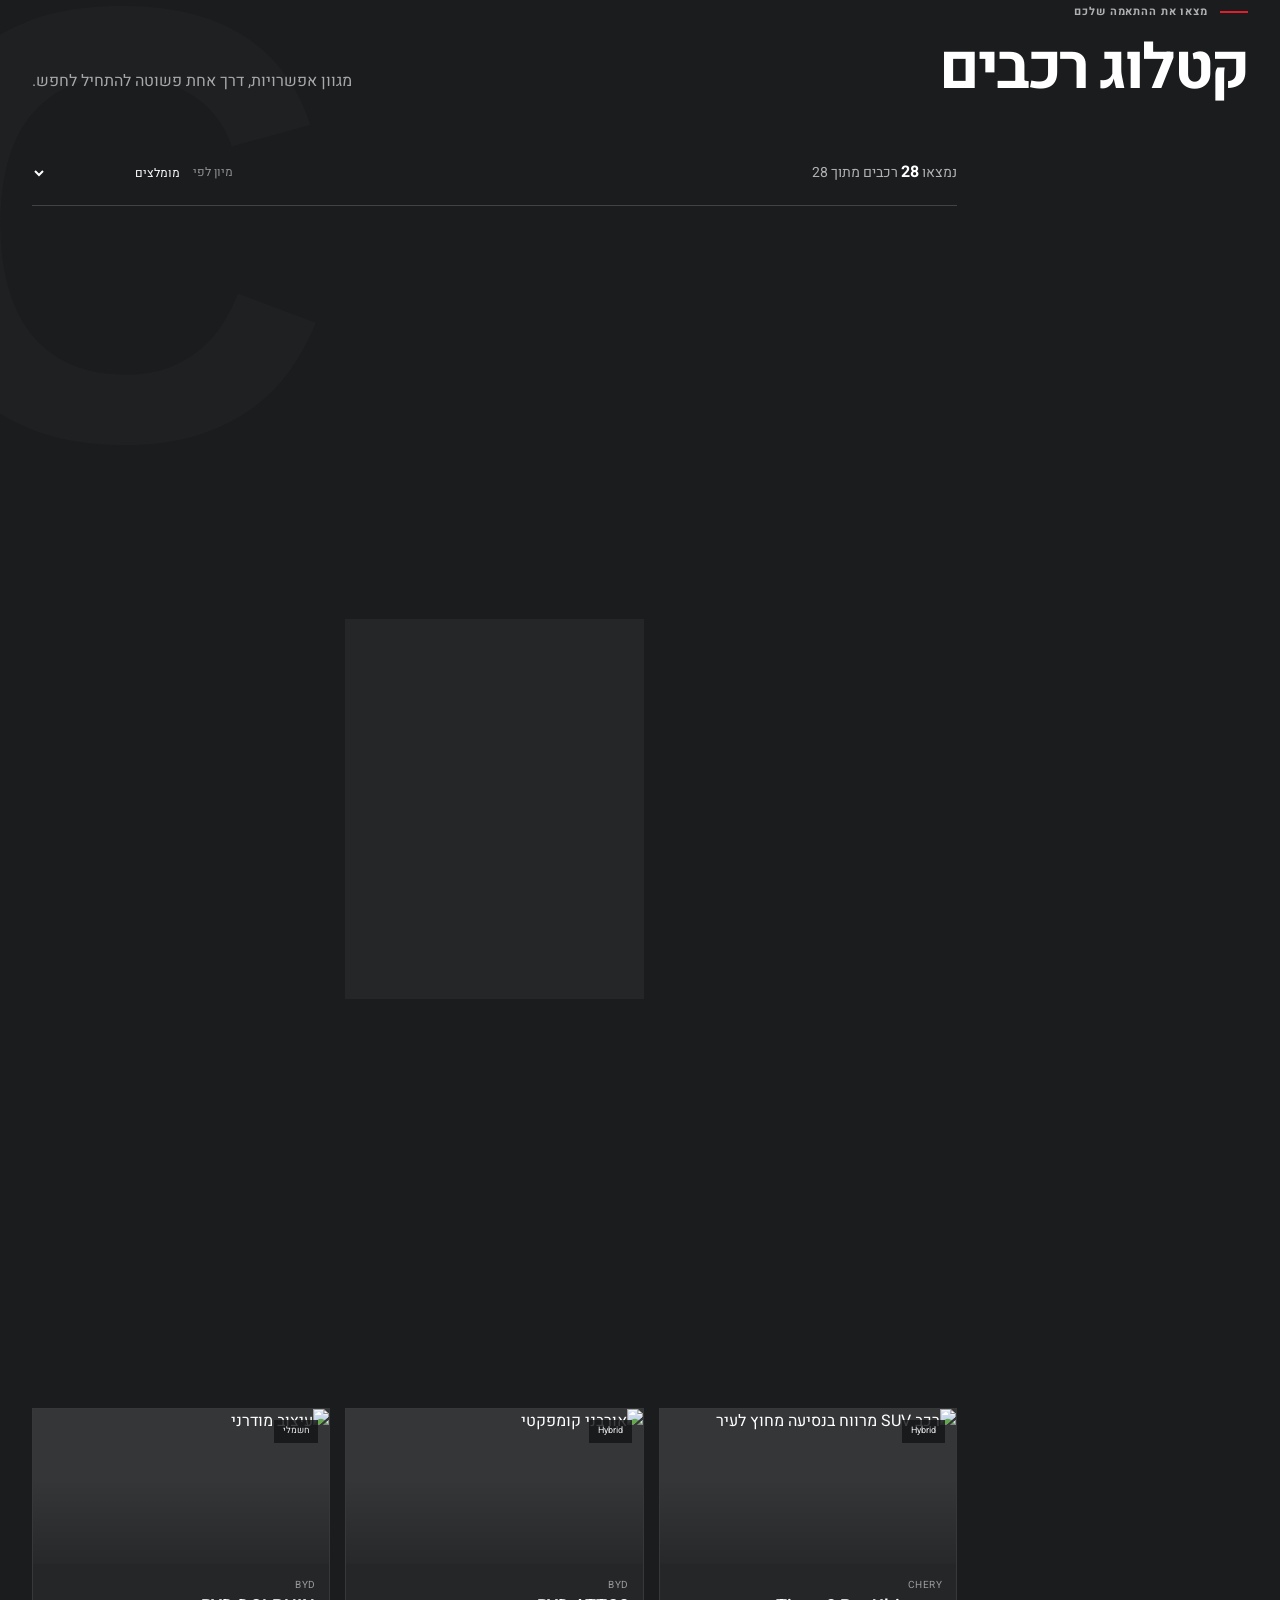
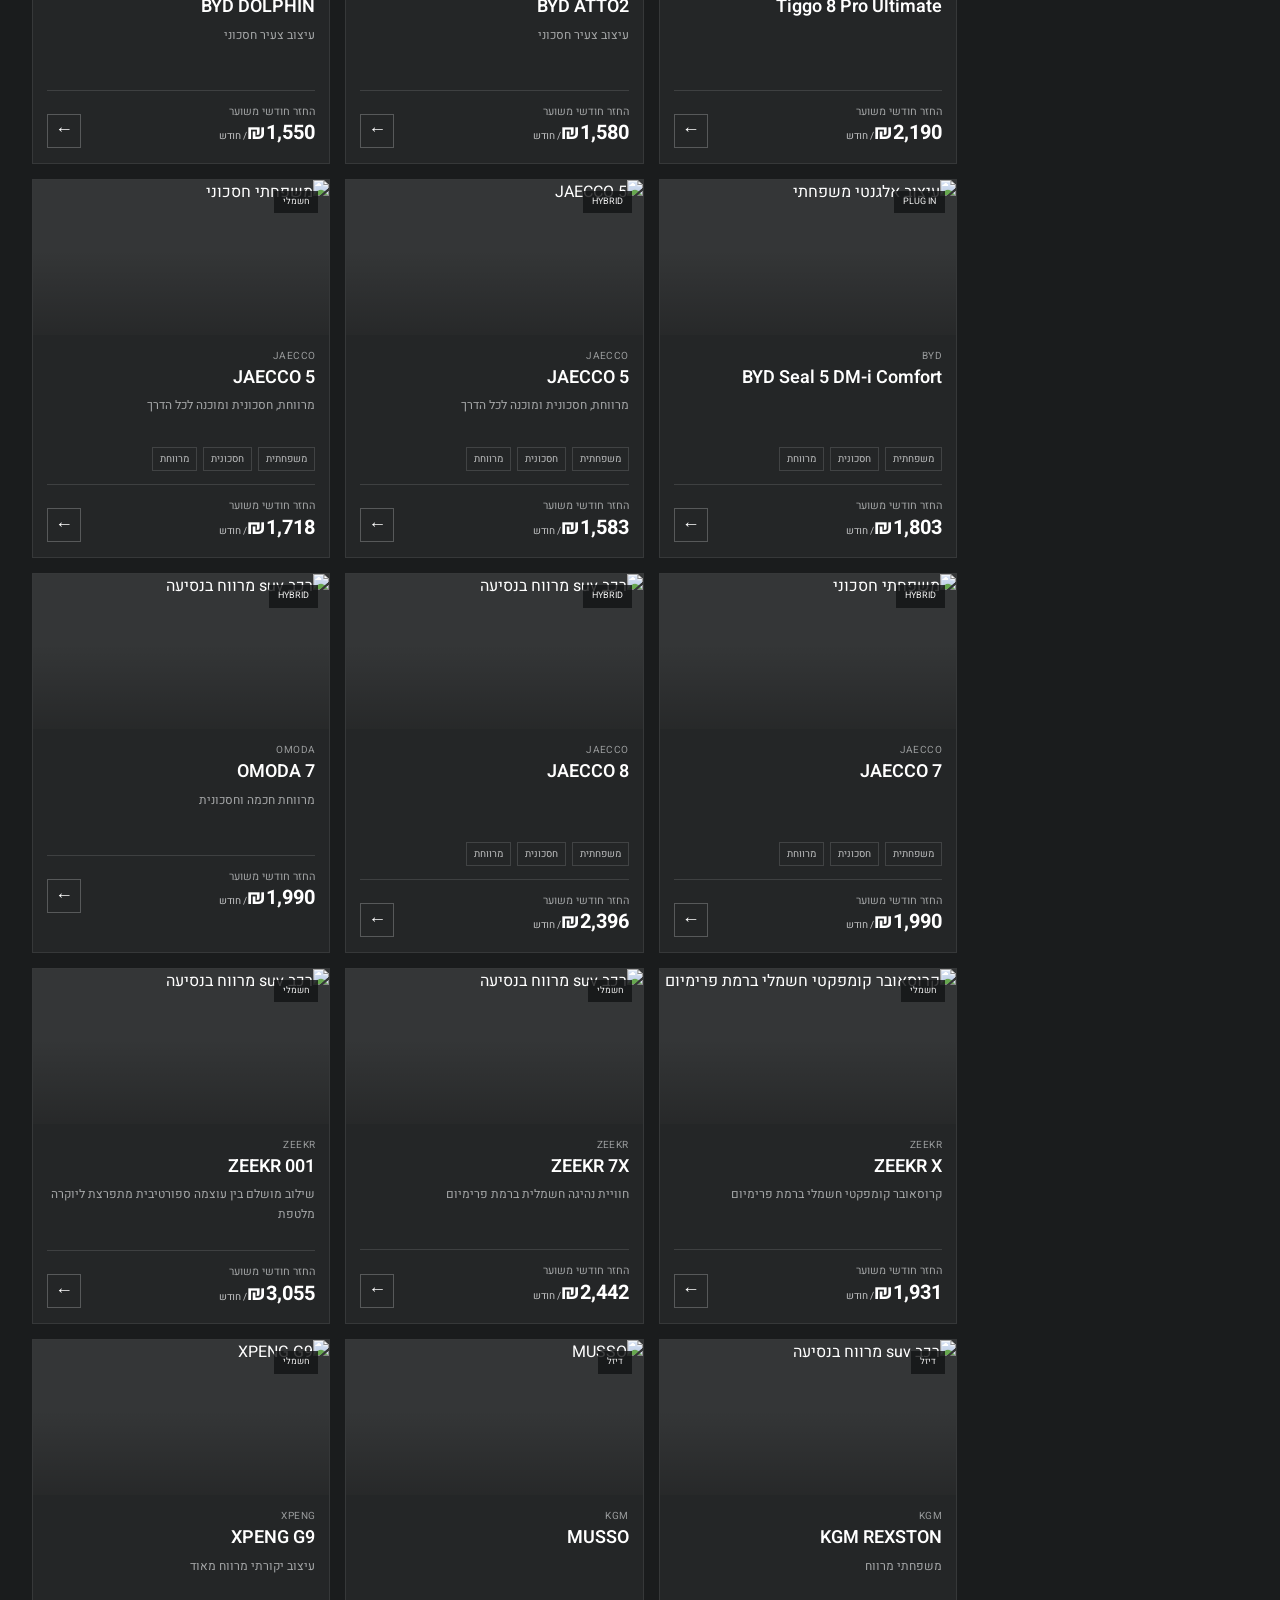
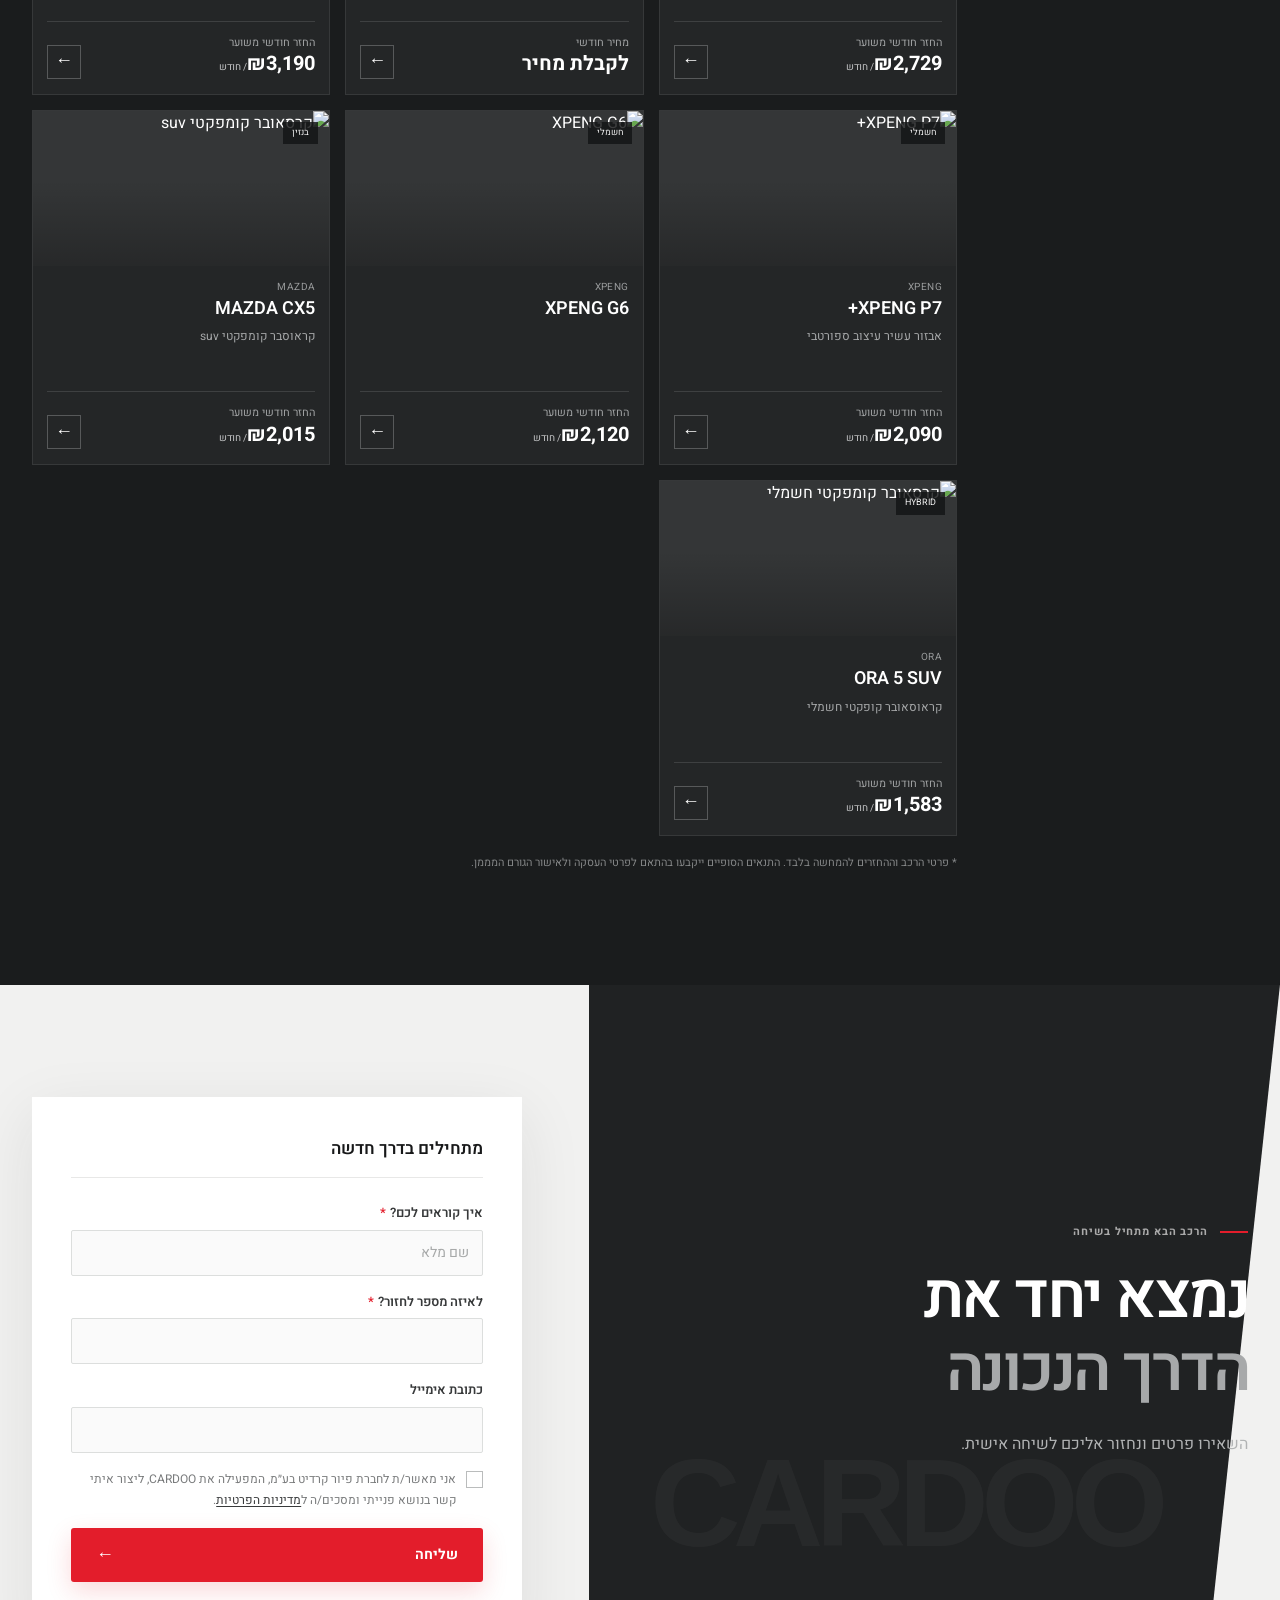
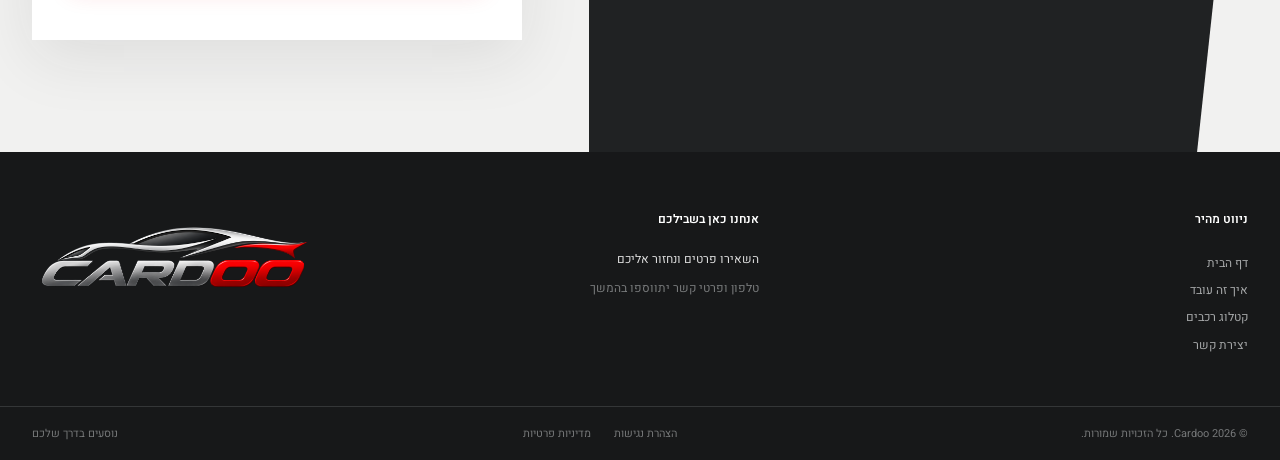
==== commit 7bbde053: "update favicon" ====
--- a/index.html
+++ b/index.html
@@ -12,7 +12,7 @@
     <link
       rel="icon"
       type="image/png"
-      href="assets/images/logos/favicon-logo.png"
+      href="assets/images/logos/cardoo-circle-favicon.png"
     />
     <link rel="apple-touch-icon" href="assets/images/logos/favicon-logo.png" />
     <link rel="preconnect" href="https://fonts.googleapis.com" />
@@ -459,14 +459,14 @@
             <p class="eyebrow">
               <span class="eyebrow-line"></span> הרכב הבא מתחיל בשיחה
             </p>
-            <h2 id="contact-title">
+            <h2 id="contact-title" tabindex="-1">
               נמצא יחד את<br /><span>הדרך הנכונה</span>
             </h2>
             <p class="contact-intro">השאירו פרטים ונחזור אליכם לשיחה אישית.</p>
             <div class="contact-watermark" aria-hidden="true">CARDOO</div>
           </div>
           <div class="contact-form-card">
-            <div class="form-card-heading">
+            <div class="form-card-heading" id="form-card-heading">
               <p>מתחילים בדרך חדשה</p>
             </div>
             <form id="lead-form" novalidate>
@@ -545,6 +545,22 @@
                 aria-live="polite"
               ></p>
             </form>
+            <div
+              class="form-success"
+              id="lead-success"
+              role="status"
+              aria-live="polite"
+              tabindex="-1"
+              hidden
+            >
+              <span class="form-success-icon" aria-hidden="true">
+                <svg viewBox="0 0 48 48" focusable="false">
+                  <path d="m13 24 7 7 15-16" />
+                </svg>
+              </span>
+              <h3>הפרטים נשלחו בהצלחה!</h3>
+              <p>קיבלנו את פנייתכם ונחזור אליכם בהקדם.</p>
+            </div>
           </div>
         </div>
       </section>
@@ -596,6 +612,37 @@
       aria-label="השאירו פרטים ליצירת קשר"
       >השאירו פרטים <span aria-hidden="true">←</span></a
     >
+    <dialog
+      class="promo-dialog"
+      id="promo-popup"
+      dir="rtl"
+      lang="he"
+      aria-labelledby="promo-popup-title"
+    >
+      <div class="promo-popup-card">
+        <button
+          class="promo-popup-close"
+          type="button"
+          aria-label="סגירת חלונית"
+          autofocus
+        >
+          <span aria-hidden="true">×</span>
+        </button>
+        <img
+          class="promo-popup-image"
+          src="assets/images/cardoo-contact-popup.jpeg"
+          alt="מגוון רכבים חדשים מהמותגים המובילים, בהחזר חודשי משתלם"
+        />
+        <div class="promo-popup-actions">
+          <h2 class="sr-only" id="promo-popup-title">
+            בואו נמצא יחד את הרכב הבא שלכם
+          </h2>
+          <button class="button button-primary promo-popup-cta" type="button">
+            השאירו פרטים <span aria-hidden="true">←</span>
+          </button>
+        </div>
+      </div>
+    </dialog>
     <div class="drawer-backdrop" hidden></div>
   </body>
 </html>
--- a/css/styles.css
+++ b/css/styles.css
@@ -1401,6 +1401,51 @@
 .form-message.is-error {
   color: #c51420;
 }
+.form-success {
+  min-height: 385px;
+  display: flex;
+  flex-direction: column;
+  align-items: center;
+  justify-content: center;
+  padding: 24px 12px;
+  text-align: center;
+}
+.form-success[hidden] {
+  display: none;
+}
+.form-success-icon {
+  width: 82px;
+  height: 82px;
+  display: grid;
+  place-items: center;
+  margin-block-end: 22px;
+  border: 2px solid #18804d;
+  border-radius: 50%;
+  background: #edf8f1;
+  color: #18804d;
+}
+.form-success-icon svg {
+  width: 46px;
+  height: 46px;
+  fill: none;
+  stroke: currentColor;
+  stroke-linecap: round;
+  stroke-linejoin: round;
+  stroke-width: 4;
+}
+.form-success h3 {
+  margin: 0;
+  color: var(--ink);
+  font-size: clamp(23px, 3vw, 30px);
+  font-weight: 800;
+  line-height: 1.35;
+}
+.form-success p {
+  margin: 12px 0 0;
+  color: #666a6b;
+  font-size: 16px;
+  line-height: 1.7;
+}
 .form-privacy-note {
   display: flex;
   align-items: center;
@@ -1514,6 +1559,75 @@
 }
 .mobile-sticky-cta {
   display: none;
+}
+.promo-dialog {
+  width: min(850px, calc(100vw - 40px));
+  max-width: none;
+  max-height: calc(100dvh - 32px);
+  margin: auto;
+  padding: 0;
+  overflow: visible;
+  border: 0;
+  background: transparent;
+  color: var(--ink);
+}
+.promo-dialog::backdrop {
+  background: rgba(12, 14, 16, 0.74);
+  backdrop-filter: blur(3px);
+}
+.promo-popup-card {
+  position: relative;
+  max-height: calc(100dvh - 32px);
+  overflow: auto;
+  border-radius: 8px;
+  background: white;
+  box-shadow: 0 24px 80px rgba(0, 0, 0, 0.35);
+}
+.promo-popup-image {
+  display: block;
+  width: 100%;
+  max-height: min(66dvh, 570px);
+  object-fit: contain;
+  background: #f1f2f3;
+}
+.promo-popup-close {
+  position: absolute;
+  z-index: 1;
+  inset-block-start: 12px;
+  inset-inline-start: 12px;
+  width: 42px;
+  height: 42px;
+  display: grid;
+  place-items: center;
+  border: 1px solid rgba(255, 255, 255, 0.85);
+  border-radius: 50%;
+  background: rgba(22, 24, 25, 0.78);
+  color: white;
+  cursor: pointer;
+  box-shadow: 0 2px 10px rgba(0, 0, 0, 0.25);
+}
+.promo-popup-close span {
+  margin-block-start: -3px;
+  font-size: 30px;
+  line-height: 1;
+}
+.promo-popup-close:hover {
+  background: var(--red);
+}
+.promo-popup-actions {
+  display: flex;
+  justify-content: center;
+  padding: 18px 22px 22px;
+}
+.promo-popup-cta {
+  min-height: 54px;
+  width: min(100%, 360px);
+  justify-content: center;
+  gap: 14px;
+  font-size: 16px;
+}
+.promo-popup-cta span {
+  font-size: 20px;
 }
 .drawer-backdrop {
   position: fixed;
@@ -2159,6 +2273,29 @@
   .mobile-sticky-cta span {
     font-size: 18px;
   }
+  .promo-dialog {
+    width: calc(100vw - 24px);
+    max-height: calc(100dvh - 24px);
+  }
+  .promo-popup-card {
+    max-height: calc(100dvh - 24px);
+    border-radius: 6px;
+  }
+  .promo-popup-image {
+    max-height: 61dvh;
+  }
+  .promo-popup-close {
+    inset-block-start: 8px;
+    inset-inline-start: 8px;
+    width: 38px;
+    height: 38px;
+  }
+  .promo-popup-actions {
+    padding: 13px 14px 16px;
+  }
+  .promo-popup-cta {
+    min-height: 50px;
+  }
   body {
     padding-block-end: env(safe-area-inset-bottom);
   }
